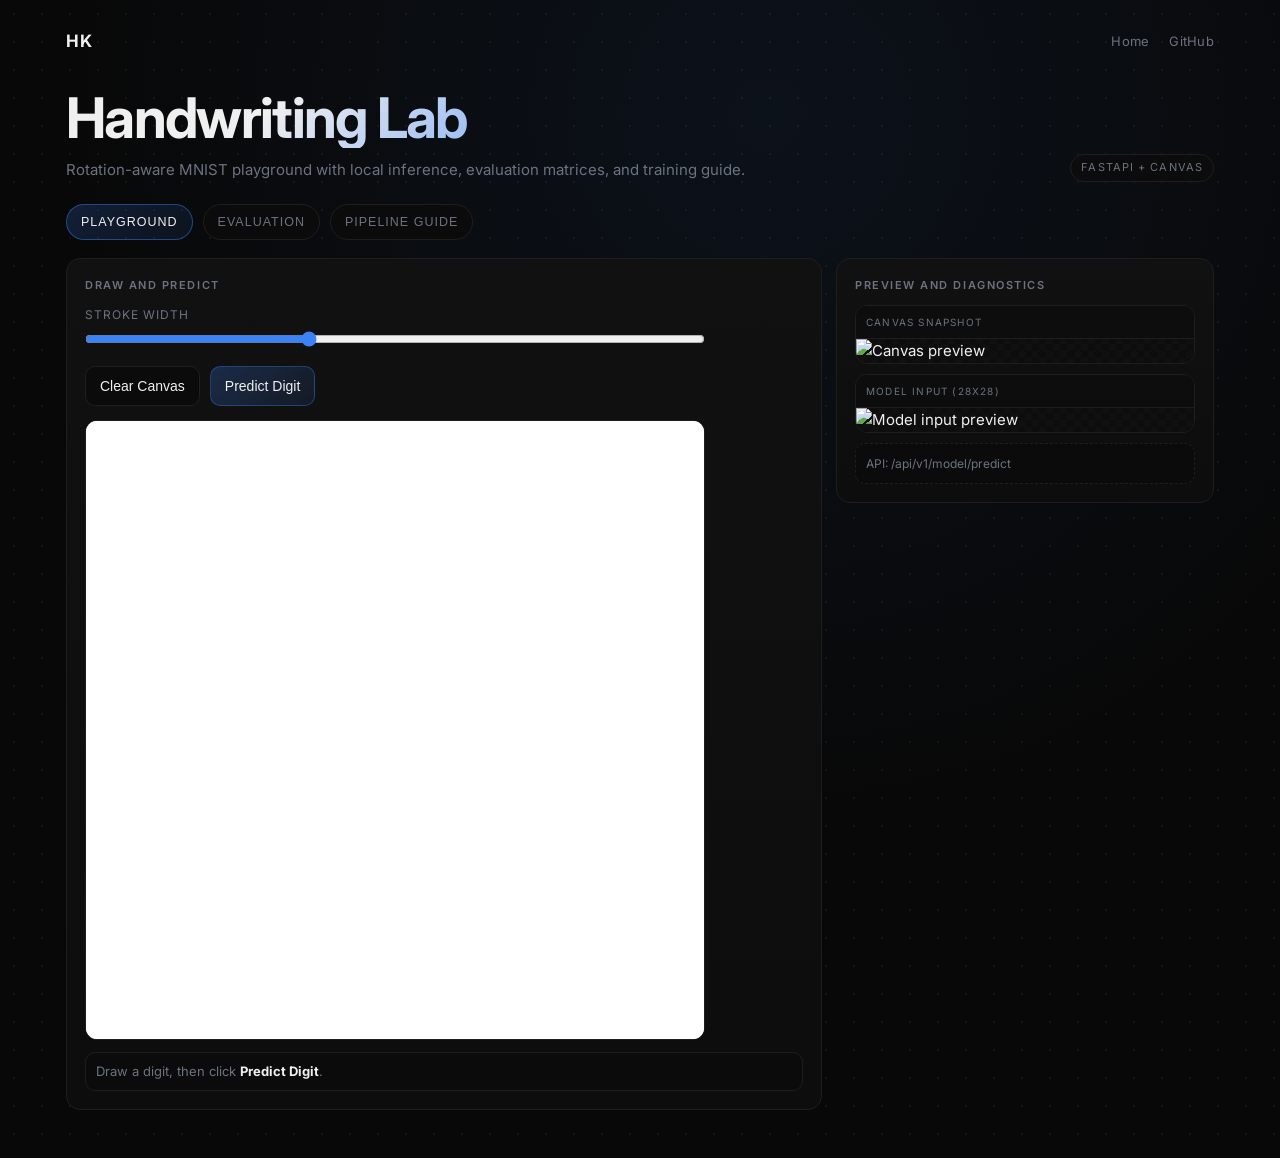
==== src/mnist_fastapi/web/index.html @ cd5ee0fe "Refactor to FastAPI web UI and remove /home/aisg path dependency" ====
<!DOCTYPE html>
<html lang="en">
<head>
  <meta charset="UTF-8" />
  <meta name="viewport" content="width=device-width, initial-scale=1.0" />
  <title>Handwriting Lab</title>
  <link rel="preconnect" href="https://fonts.googleapis.com" />
  <link rel="preconnect" href="https://fonts.gstatic.com" crossorigin />
  <link href="https://fonts.googleapis.com/css2?family=Inter:wght@300;400;500;600;700&display=swap" rel="stylesheet" />
  <style>
    *, *::before, *::after { box-sizing: border-box; margin: 0; padding: 0; }
    :root {
      --bg: #080808;
      --surface: #111111;
      --surface-2: #0d0d0d;
      --border: #1e1e1e;
      --accent: #3b82f6;
      --accent-dim: rgba(59,130,246,.12);
      --text: #f0f0f0;
      --muted: #6b7280;
      --good: #22c55e;
      --bad: #ef4444;
    }

    html { scroll-behavior: smooth; }
    body {
      background: var(--bg);
      color: var(--text);
      font-family: "Inter", system-ui, sans-serif;
      font-size: 15px;
      line-height: 1.6;
      min-height: 100vh;
      overflow-x: hidden;
      background-image:
        radial-gradient(circle at 60% 10%, rgba(59,130,246,.08) 0%, transparent 55%),
        radial-gradient(rgba(255,255,255,.045) 1px, transparent 1px);
      background-size: 100% 100%, 28px 28px;
    }

    .container { max-width: 1200px; margin: 0 auto; padding: 0 26px 48px; }
    nav {
      display: flex;
      align-items: center;
      justify-content: space-between;
      padding: 28px 0 20px;
    }
    .nav-logo {
      font-size: 17px;
      font-weight: 700;
      letter-spacing: .04em;
      color: var(--text);
      text-decoration: none;
    }
    .nav-links { display: flex; gap: 20px; }
    .nav-links a {
      color: var(--muted);
      text-decoration: none;
      font-size: 13px;
      letter-spacing: .02em;
      transition: color .2s;
    }
    .nav-links a:hover { color: var(--text); }

    .hero {
      display: flex;
      justify-content: space-between;
      gap: 16px;
      align-items: end;
      padding: 14px 0 22px;
      flex-wrap: wrap;
    }
    .hero-title {
      font-size: clamp(32px, 6vw, 56px);
      line-height: 1.05;
      letter-spacing: -.03em;
      font-weight: 700;
      background: linear-gradient(135deg, #f0f0f0 30%, #3b82f6 100%);
      -webkit-background-clip: text;
      -webkit-text-fill-color: transparent;
      background-clip: text;
    }
    .hero-sub {
      color: var(--muted);
      margin-top: 10px;
      max-width: 780px;
    }
    .chip {
      border: 1px solid var(--border);
      border-radius: 999px;
      font-size: 11px;
      letter-spacing: .1em;
      text-transform: uppercase;
      color: var(--muted);
      padding: 4px 10px;
      background: #0c0c0c;
    }

    .tabs {
      display: flex;
      gap: 10px;
      flex-wrap: wrap;
      margin: 0 0 18px;
    }
    .tab-btn {
      height: 36px;
      border-radius: 999px;
      border: 1px solid var(--border);
      background: #0b0b0b;
      color: var(--muted);
      padding: 0 14px;
      font-size: 12.5px;
      letter-spacing: .08em;
      text-transform: uppercase;
      cursor: pointer;
      transition: border-color .2s, color .2s, background .2s;
    }
    .tab-btn.active {
      color: var(--text);
      border-color: rgba(59,130,246,.45);
      background: linear-gradient(135deg, rgba(59,130,246,.2), rgba(59,130,246,.08));
    }

    .panel {
      border: 1px solid var(--border);
      border-radius: 14px;
      background: linear-gradient(180deg, var(--surface) 0%, var(--surface-2) 100%);
      padding: 18px;
    }
    .tab-panel { display: none; }
    .tab-panel.active { display: block; }

    .layout {
      display: grid;
      grid-template-columns: minmax(0, 2fr) minmax(300px, 1fr);
      gap: 14px;
      align-items: start;
    }

    .panel-title {
      font-size: 11px;
      letter-spacing: .14em;
      text-transform: uppercase;
      color: var(--muted);
      margin-bottom: 10px;
      font-weight: 600;
    }

    .canvas-wrap {
      border: 1px solid var(--border);
      border-radius: 12px;
      overflow: hidden;
      background: #fff;
      width: 100%;
      max-width: 620px;
      touch-action: none;
    }
    #drawCanvas {
      display: block;
      width: 100%;
      height: auto;
      cursor: crosshair;
      background: #fff;
    }

    .controls { display: grid; gap: 12px; margin-bottom: 14px; max-width: 620px; }
    .field label {
      display: block;
      font-size: 12px;
      color: var(--muted);
      margin-bottom: 6px;
      letter-spacing: .08em;
      text-transform: uppercase;
    }
    input[type="range"] { width: 100%; accent-color: #3b82f6; }

    .btn-row { display: flex; gap: 10px; flex-wrap: wrap; }
    .btn {
      height: 40px;
      border-radius: 10px;
      border: 1px solid var(--border);
      background: #0b0b0b;
      color: var(--text);
      font-size: 14px;
      padding: 0 14px;
      cursor: pointer;
      transition: border-color .2s, background .2s;
    }
    .btn:hover { border-color: rgba(59,130,246,.4); }
    .btn-primary {
      background: linear-gradient(135deg, rgba(59,130,246,.24), rgba(59,130,246,.09));
      border-color: rgba(59,130,246,.34);
    }

    .status {
      min-height: 30px;
      margin-top: 12px;
      border: 1px solid var(--border);
      border-radius: 10px;
      background: #0b0b0b;
      padding: 8px 10px;
      color: var(--muted);
      font-size: 13px;
    }
    .status strong { color: var(--text); }
    .ok { color: var(--good); }
    .err { color: var(--bad); }

    .preview-grid {
      display: grid;
      gap: 10px;
    }
    .img-card {
      border: 1px solid var(--border);
      border-radius: 12px;
      background: #090909;
      overflow: hidden;
    }
    .img-title {
      font-size: 10px;
      letter-spacing: .12em;
      text-transform: uppercase;
      color: var(--muted);
      padding: 8px 10px;
      border-bottom: 1px solid var(--border);
      background: #0d0d0d;
    }
    .img-card img {
      width: 100%;
      height: auto;
      display: block;
      background: repeating-conic-gradient(#101010 0% 25%, #0d0d0d 0% 50%) 50% / 14px 14px;
      image-rendering: pixelated;
    }
    .diag {
      border: 1px dashed var(--border);
      border-radius: 10px;
      padding: 10px;
      font-size: 12px;
      color: var(--muted);
      background: #0b0b0b;
      white-space: pre-wrap;
    }

    .metrics { display: grid; grid-template-columns: repeat(5, minmax(0, 1fr)); gap: 10px; margin-bottom: 12px; }
    .metric {
      border: 1px solid var(--border);
      border-radius: 10px;
      background: #0b0b0b;
      padding: 10px;
    }
    .metric .label { font-size: 10px; text-transform: uppercase; letter-spacing: .1em; color: var(--muted); }
    .metric .value { font-size: 20px; font-weight: 700; margin-top: 4px; }
    .table-wrap {
      overflow-x: auto;
      border: 1px solid var(--border);
      border-radius: 10px;
      margin-top: 12px;
    }
    table {
      width: 100%;
      border-collapse: collapse;
      min-width: 760px;
      background: #0f0f0f;
    }
    th, td {
      border-bottom: 1px solid var(--border);
      padding: 8px 10px;
      font-size: 12px;
      text-align: left;
      color: var(--text);
    }
    th { color: var(--muted); text-transform: uppercase; letter-spacing: .08em; font-size: 10px; background: #0d0d0d; }

    .guide-box {
      border: 1px solid var(--border);
      border-radius: 10px;
      background: #0b0b0b;
      padding: 12px;
      white-space: pre-wrap;
      font-size: 13px;
      color: var(--text);
      max-height: 620px;
      overflow: auto;
    }

    @media (max-width: 1024px) {
      .layout { grid-template-columns: 1fr; }
      .metrics { grid-template-columns: repeat(2, minmax(0, 1fr)); }
    }
  </style>
</head>
<body>
  <div class="container">
    <nav>
      <a class="nav-logo" href="https://kooexperience.com" target="_blank" rel="noopener">HK</a>
      <div class="nav-links">
        <a href="https://kooexperience.com" target="_blank" rel="noopener">Home</a>
        <a href="https://github.com/haomingkoo/handwriting-lab" target="_blank" rel="noopener">GitHub</a>
      </div>
    </nav>

    <section class="hero">
      <div>
        <h1 class="hero-title">Handwriting Lab</h1>
        <p class="hero-sub">Rotation-aware MNIST playground with local inference, evaluation matrices, and training guide.</p>
      </div>
      <span class="chip">fastapi + canvas</span>
    </section>

    <div class="tabs">
      <button class="tab-btn active" data-tab="playground">Playground</button>
      <button class="tab-btn" data-tab="evaluation">Evaluation</button>
      <button class="tab-btn" data-tab="pipeline">Pipeline Guide</button>
    </div>

    <section class="tab-panel active" id="tab-playground">
      <div class="layout">
        <div class="panel">
          <h2 class="panel-title">Draw and Predict</h2>
          <div class="controls">
            <div class="field">
              <label for="strokeWidth">Stroke Width</label>
              <input id="strokeWidth" type="range" min="10" max="38" value="20" />
            </div>
            <div class="btn-row">
              <button class="btn" id="clearBtn" type="button">Clear Canvas</button>
              <button class="btn btn-primary" id="predictBtn" type="button">Predict Digit</button>
            </div>
          </div>
          <div class="canvas-wrap">
            <canvas id="drawCanvas" width="620" height="620" aria-label="Digit drawing canvas"></canvas>
          </div>
          <div class="status" id="statusBox">Draw a digit, then click <strong>Predict Digit</strong>.</div>
        </div>

        <aside class="panel">
          <h2 class="panel-title">Preview and Diagnostics</h2>
          <div class="preview-grid">
            <div class="img-card">
              <div class="img-title">Canvas Snapshot</div>
              <img id="rawPreview" alt="Canvas preview" />
            </div>
            <div class="img-card">
              <div class="img-title">Model Input (28x28)</div>
              <img id="modelPreview" alt="Model input preview" />
            </div>
            <div class="diag" id="diagBox">API: /api/v1/model/predict</div>
          </div>
        </aside>
      </div>
    </section>

    <section class="tab-panel" id="tab-evaluation">
      <div class="panel">
        <h2 class="panel-title">Evaluation Report</h2>
        <div class="metrics" id="metricCards"></div>
        <div class="diag" id="evalMeta">Loading evaluation report...</div>
        <div class="table-wrap">
          <table id="confusionTable"></table>
        </div>
        <div class="table-wrap">
          <table id="perClassTable"></table>
        </div>
      </div>
    </section>

    <section class="tab-panel" id="tab-pipeline">
      <div class="panel">
        <h2 class="panel-title">Training Pipeline</h2>
        <div class="guide-box" id="guideBox">Loading pipeline guide...</div>
      </div>
    </section>
  </div>

  <script>
    const tabButtons = Array.from(document.querySelectorAll(".tab-btn"));
    const tabPanels = Array.from(document.querySelectorAll(".tab-panel"));
    tabButtons.forEach((btn) => {
      btn.addEventListener("click", () => {
        tabButtons.forEach((b) => b.classList.remove("active"));
        tabPanels.forEach((p) => p.classList.remove("active"));
        btn.classList.add("active");
        document.getElementById(`tab-${btn.dataset.tab}`).classList.add("active");
      });
    });

    const canvas = document.getElementById("drawCanvas");
    const ctx = canvas.getContext("2d");
    const strokeSlider = document.getElementById("strokeWidth");
    const statusBox = document.getElementById("statusBox");
    const diagBox = document.getElementById("diagBox");
    const rawPreview = document.getElementById("rawPreview");
    const modelPreview = document.getElementById("modelPreview");
    const clearBtn = document.getElementById("clearBtn");
    const predictBtn = document.getElementById("predictBtn");

    function resetCanvas() {
      ctx.fillStyle = "#ffffff";
      ctx.fillRect(0, 0, canvas.width, canvas.height);
      rawPreview.removeAttribute("src");
      modelPreview.removeAttribute("src");
      statusBox.innerHTML = 'Draw a digit, then click <strong>Predict Digit</strong>.';
      statusBox.classList.remove("ok", "err");
    }

    let drawing = false;
    let lastPoint = null;

    function getCanvasPoint(evt) {
      const rect = canvas.getBoundingClientRect();
      const x = (evt.clientX - rect.left) * (canvas.width / rect.width);
      const y = (evt.clientY - rect.top) * (canvas.height / rect.height);
      return { x, y };
    }

    function startDraw(evt) {
      drawing = true;
      lastPoint = getCanvasPoint(evt);
    }

    function moveDraw(evt) {
      if (!drawing) return;
      const point = getCanvasPoint(evt);
      ctx.lineCap = "round";
      ctx.lineJoin = "round";
      ctx.strokeStyle = "#111111";
      ctx.lineWidth = Number(strokeSlider.value);
      ctx.beginPath();
      ctx.moveTo(lastPoint.x, lastPoint.y);
      ctx.lineTo(point.x, point.y);
      ctx.stroke();
      lastPoint = point;
    }

    function endDraw() {
      drawing = false;
      lastPoint = null;
    }

    canvas.addEventListener("pointerdown", startDraw);
    canvas.addEventListener("pointermove", moveDraw);
    canvas.addEventListener("pointerup", endDraw);
    canvas.addEventListener("pointerleave", endDraw);

    function buildModelInputCanvas() {
      const src = ctx.getImageData(0, 0, canvas.width, canvas.height);
      const data = src.data;
      const threshold = 245;
      let minX = canvas.width, minY = canvas.height, maxX = -1, maxY = -1;

      for (let y = 0; y < canvas.height; y += 1) {
        for (let x = 0; x < canvas.width; x += 1) {
          const i = (y * canvas.width + x) * 4;
          const gray = (data[i] + data[i + 1] + data[i + 2]) / 3;
          if (gray < threshold) {
            if (x < minX) minX = x;
            if (y < minY) minY = y;
            if (x > maxX) maxX = x;
            if (y > maxY) maxY = y;
          }
        }
      }

      if (maxX < 0 || maxY < 0) return null;

      const pad = 20;
      minX = Math.max(0, minX - pad);
      minY = Math.max(0, minY - pad);
      maxX = Math.min(canvas.width - 1, maxX + pad);
      maxY = Math.min(canvas.height - 1, maxY + pad);

      const cropW = maxX - minX + 1;
      const cropH = maxY - minY + 1;
      const square = Math.max(cropW, cropH);

      const squareCanvas = document.createElement("canvas");
      squareCanvas.width = square;
      squareCanvas.height = square;
      const squareCtx = squareCanvas.getContext("2d");
      squareCtx.fillStyle = "#ffffff";
      squareCtx.fillRect(0, 0, square, square);
      squareCtx.drawImage(
        canvas,
        minX, minY, cropW, cropH,
        Math.floor((square - cropW) / 2),
        Math.floor((square - cropH) / 2),
        cropW, cropH
      );

      const outCanvas = document.createElement("canvas");
      outCanvas.width = 28;
      outCanvas.height = 28;
      const outCtx = outCanvas.getContext("2d");
      outCtx.fillStyle = "#000000";
      outCtx.fillRect(0, 0, 28, 28);
      outCtx.drawImage(squareCanvas, 0, 0, 28, 28);

      const out = outCtx.getImageData(0, 0, 28, 28);
      for (let i = 0; i < out.data.length; i += 4) {
        const gray = (out.data[i] + out.data[i + 1] + out.data[i + 2]) / 3;
        const value = 255 - gray;
        out.data[i] = value;
        out.data[i + 1] = value;
        out.data[i + 2] = value;
        out.data[i + 3] = 255;
      }
      outCtx.putImageData(out, 0, 0);
      return outCanvas;
    }

    function setErrorStatus(msg) {
      statusBox.textContent = msg;
      statusBox.classList.remove("ok");
      statusBox.classList.add("err");
    }

    clearBtn.addEventListener("click", resetCanvas);

    predictBtn.addEventListener("click", async () => {
      const modelCanvas = buildModelInputCanvas();
      if (!modelCanvas) {
        setErrorStatus("No drawing detected. Please draw a digit first.");
        return;
      }

      rawPreview.src = canvas.toDataURL("image/png");
      modelPreview.src = modelCanvas.toDataURL("image/png");
      statusBox.textContent = "Running inference...";
      statusBox.classList.remove("ok", "err");

      const requestStarted = performance.now();
      const modelBlob = await new Promise((resolve) => modelCanvas.toBlob(resolve, "image/png"));
      const formData = new FormData();
      formData.append("image_file", modelBlob, "drawing.png");

      try {
        const response = await fetch("/api/v1/model/predict", {
          method: "POST",
          body: formData
        });
        const payload = await response.json();
        if (!response.ok) {
          throw new Error(payload.detail || "Inference request failed.");
        }

        const result = payload.data && payload.data[0] ? payload.data[0] : null;
        if (!result) throw new Error("Empty prediction response.");
        const elapsedMs = Math.round(performance.now() - requestStarted);

        statusBox.innerHTML = `Predicted digit: <strong>${result.prediction}</strong> · confidence: <strong>${(100 * (result.confidence || 0)).toFixed(1)}%</strong>`;
        statusBox.classList.add("ok");
        statusBox.classList.remove("err");
        diagBox.textContent = [
          "API: /api/v1/model/predict",
          `File: ${result.filename || "drawing.png"}`,
          `Latency: ${elapsedMs} ms`,
          `Confidence: ${(100 * (result.confidence || 0)).toFixed(2)}%`
        ].join("\n");
      } catch (error) {
        setErrorStatus(`Prediction failed: ${error.message}`);
        diagBox.textContent = `API error: ${error.message}`;
      }
    });

    async function loadEvaluation() {
      const metricCards = document.getElementById("metricCards");
      const evalMeta = document.getElementById("evalMeta");
      const confusionTable = document.getElementById("confusionTable");
      const perClassTable = document.getElementById("perClassTable");

      try {
        const response = await fetch("/reports/evaluation_latest.json", { cache: "no-cache" });
        if (!response.ok) throw new Error("report file not found");
        const report = await response.json();

        const metrics = [
          ["Accuracy", `${(100 * (report.accuracy || 0)).toFixed(2)}%`],
          ["Macro Precision", `${(100 * (report.macro_precision || 0)).toFixed(2)}%`],
          ["Macro Recall", `${(100 * (report.macro_recall || 0)).toFixed(2)}%`],
          ["Macro F1", `${(100 * (report.macro_f1 || 0)).toFixed(2)}%`],
          ["Samples", `${report.num_samples || 0}`]
        ];
        metricCards.innerHTML = metrics.map(([label, value]) => (
          `<div class="metric"><div class="label">${label}</div><div class="value">${value}</div></div>`
        )).join("");

        evalMeta.textContent = [
          `Generated (UTC): ${report.generated_at_utc || "n/a"}`,
          `Model: ${report.model_path || "n/a"}`,
          `Device: ${report.device || "n/a"}`
        ].join("\n");

        const cm = report.confusion_matrix || [];
        if (cm.length) {
          const header = ["", ...Array.from({ length: 10 }, (_, i) => i.toString())];
          confusionTable.innerHTML = `
            <thead><tr>${header.map((h) => `<th>${h}</th>`).join("")}</tr></thead>
            <tbody>${cm.map((row, i) => `<tr><th>${i}</th>${row.map((c) => `<td>${c}</td>`).join("")}</tr>`).join("")}</tbody>
          `;
        } else {
          confusionTable.innerHTML = "<tbody><tr><td>Confusion matrix unavailable.</td></tr></tbody>";
        }

        const rows = report.per_class_metrics || [];
        if (rows.length) {
          perClassTable.innerHTML = `
            <thead><tr><th>Label</th><th>Precision</th><th>Recall</th><th>F1</th><th>Support</th></tr></thead>
            <tbody>${rows.map((r) => `<tr><td>${r.label}</td><td>${r.precision}</td><td>${r.recall}</td><td>${r.f1}</td><td>${r.support}</td></tr>`).join("")}</tbody>
          `;
        } else {
          perClassTable.innerHTML = "<tbody><tr><td>Per-class metrics unavailable.</td></tr></tbody>";
        }
      } catch (error) {
        metricCards.innerHTML = "";
        evalMeta.textContent = `Evaluation report unavailable: ${error.message}`;
        confusionTable.innerHTML = "";
        perClassTable.innerHTML = "";
      }
    }

    async function loadPipelineGuide() {
      const guideBox = document.getElementById("guideBox");
      try {
        const response = await fetch("/docs/training_pipeline.md", { cache: "no-cache" });
        if (!response.ok) throw new Error("pipeline doc not found");
        guideBox.textContent = await response.text();
      } catch (error) {
        guideBox.textContent = `Pipeline guide unavailable: ${error.message}`;
      }
    }

    resetCanvas();
    loadEvaluation();
    loadPipelineGuide();
  </script>
</body>
</html>
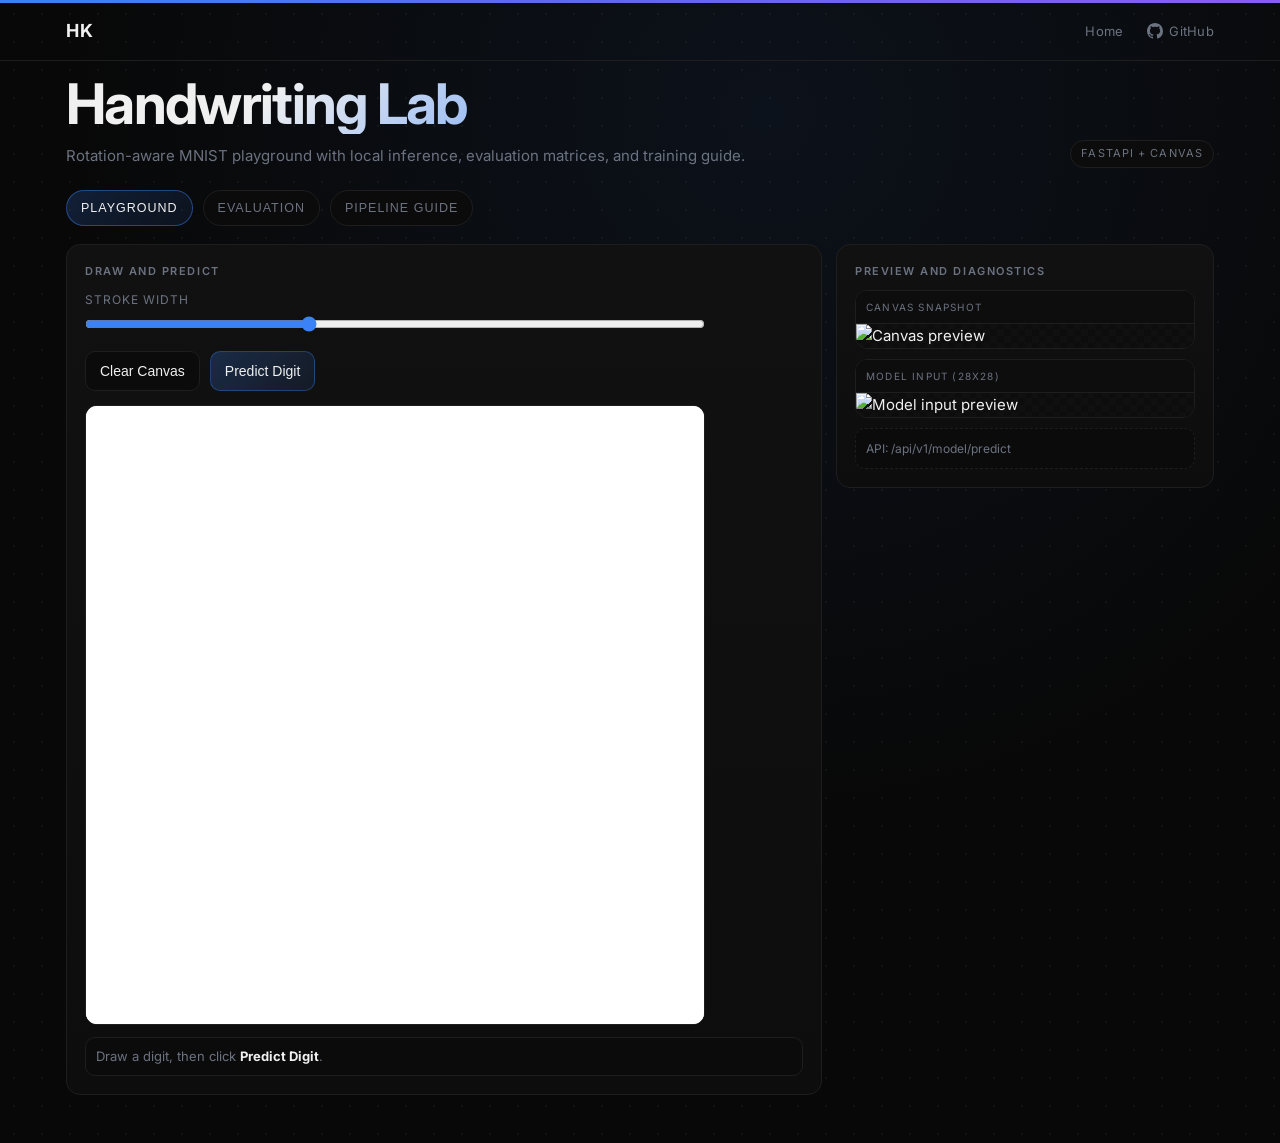
==== commit 4c311d0d: "feat: match LionWeather header style — accent bar, bordered nav, GitHub icon" ====
--- a/src/mnist_fastapi/web/index.html
+++ b/src/mnist_fastapi/web/index.html
@@ -38,28 +38,36 @@
     }
 
     .container { max-width: 1200px; margin: 0 auto; padding: 0 26px 48px; }
+    .accent-bar { height: 3px; background: linear-gradient(90deg, #3b82f6, #6366f1, #8b5cf6); }
+    .nav-header { border-bottom: 1px solid var(--border); }
     nav {
       display: flex;
       align-items: center;
       justify-content: space-between;
-      padding: 28px 0 20px;
+      padding: 14px 0;
     }
     .nav-logo {
-      font-size: 17px;
+      font-size: 18px;
       font-weight: 700;
-      letter-spacing: .04em;
+      letter-spacing: .05em;
       color: var(--text);
       text-decoration: none;
-    }
-    .nav-links { display: flex; gap: 20px; }
+      transition: color .2s;
+    }
+    .nav-logo:hover { color: #3b82f6; }
+    .nav-links { display: flex; align-items: center; gap: 24px; }
     .nav-links a {
       color: var(--muted);
       text-decoration: none;
       font-size: 13px;
       letter-spacing: .02em;
       transition: color .2s;
+      display: flex;
+      align-items: center;
+      gap: 6px;
     }
     .nav-links a:hover { color: var(--text); }
+    .nav-links svg { width: 16px; height: 16px; }
 
     .hero {
       display: flex;
@@ -287,17 +295,50 @@
       .layout { grid-template-columns: 1fr; }
       .metrics { grid-template-columns: repeat(2, minmax(0, 1fr)); }
     }
+
+    @media (max-width: 700px) {
+      .container { padding: 0 14px 28px; }
+      nav {
+        padding: 20px 0 14px;
+        align-items: flex-start;
+        flex-direction: column;
+        gap: 8px;
+      }
+      .nav-links { gap: 12px; }
+      .hero { padding: 8px 0 16px; }
+      .panel { padding: 14px; }
+      .btn-row { display: grid; grid-template-columns: 1fr; }
+      .btn { width: 100%; height: 44px; }
+      .metrics { grid-template-columns: 1fr; }
+      table { min-width: 620px; }
+      .guide-box { max-height: none; }
+    }
+
+    @media (max-width: 480px) {
+      .tab-btn { width: 100%; height: 40px; }
+      .hero-title { font-size: clamp(28px, 9vw, 40px); }
+      .canvas-wrap { max-width: 100%; }
+      .panel-title { letter-spacing: .1em; }
+    }
   </style>
 </head>
 <body>
+  <div class="accent-bar"></div>
+  <div class="nav-header">
+    <div class="container" style="padding-bottom:0;">
+      <nav>
+        <a class="nav-logo" href="https://kooexperience.com/">HK</a>
+        <div class="nav-links">
+          <a href="https://kooexperience.com/">Home</a>
+          <a href="https://github.com/haomingkoo/handwriting-lab" target="_blank" rel="noopener">
+            <svg viewBox="0 0 24 24" fill="currentColor"><path d="M12 0C5.37 0 0 5.37 0 12c0 5.31 3.435 9.795 8.205 11.385.6.105.825-.255.825-.57 0-.285-.015-1.23-.015-2.235-3.015.555-3.795-.735-4.035-1.41-.135-.345-.72-1.41-1.23-1.695-.42-.225-1.02-.78-.015-.795.945-.015 1.62.87 1.845 1.23 1.08 1.815 2.805 1.305 3.495.99.105-.78.42-1.305.765-1.605-2.67-.3-5.46-1.335-5.46-5.925 0-1.305.465-2.385 1.23-3.225-.12-.3-.54-1.53.12-3.18 0 0 1.005-.315 3.3 1.23.96-.27 1.98-.405 3-.405s2.04.135 3 .405c2.295-1.56 3.3-1.23 3.3-1.23.66 1.65.24 2.88.12 3.18.765.84 1.23 1.905 1.23 3.225 0 4.605-2.805 5.625-5.475 5.925.435.375.81 1.095.81 2.22 0 1.605-.015 2.895-.015 3.3 0 .315.225.69.825.57A12.02 12.02 0 0024 12c0-6.63-5.37-12-12-12z"/></svg>
+            GitHub
+          </a>
+        </div>
+      </nav>
+    </div>
+  </div>
   <div class="container">
-    <nav>
-      <a class="nav-logo" href="https://kooexperience.com" target="_blank" rel="noopener">HK</a>
-      <div class="nav-links">
-        <a href="https://kooexperience.com" target="_blank" rel="noopener">Home</a>
-        <a href="https://github.com/haomingkoo/handwriting-lab" target="_blank" rel="noopener">GitHub</a>
-      </div>
-    </nav>
 
     <section class="hero">
       <div>
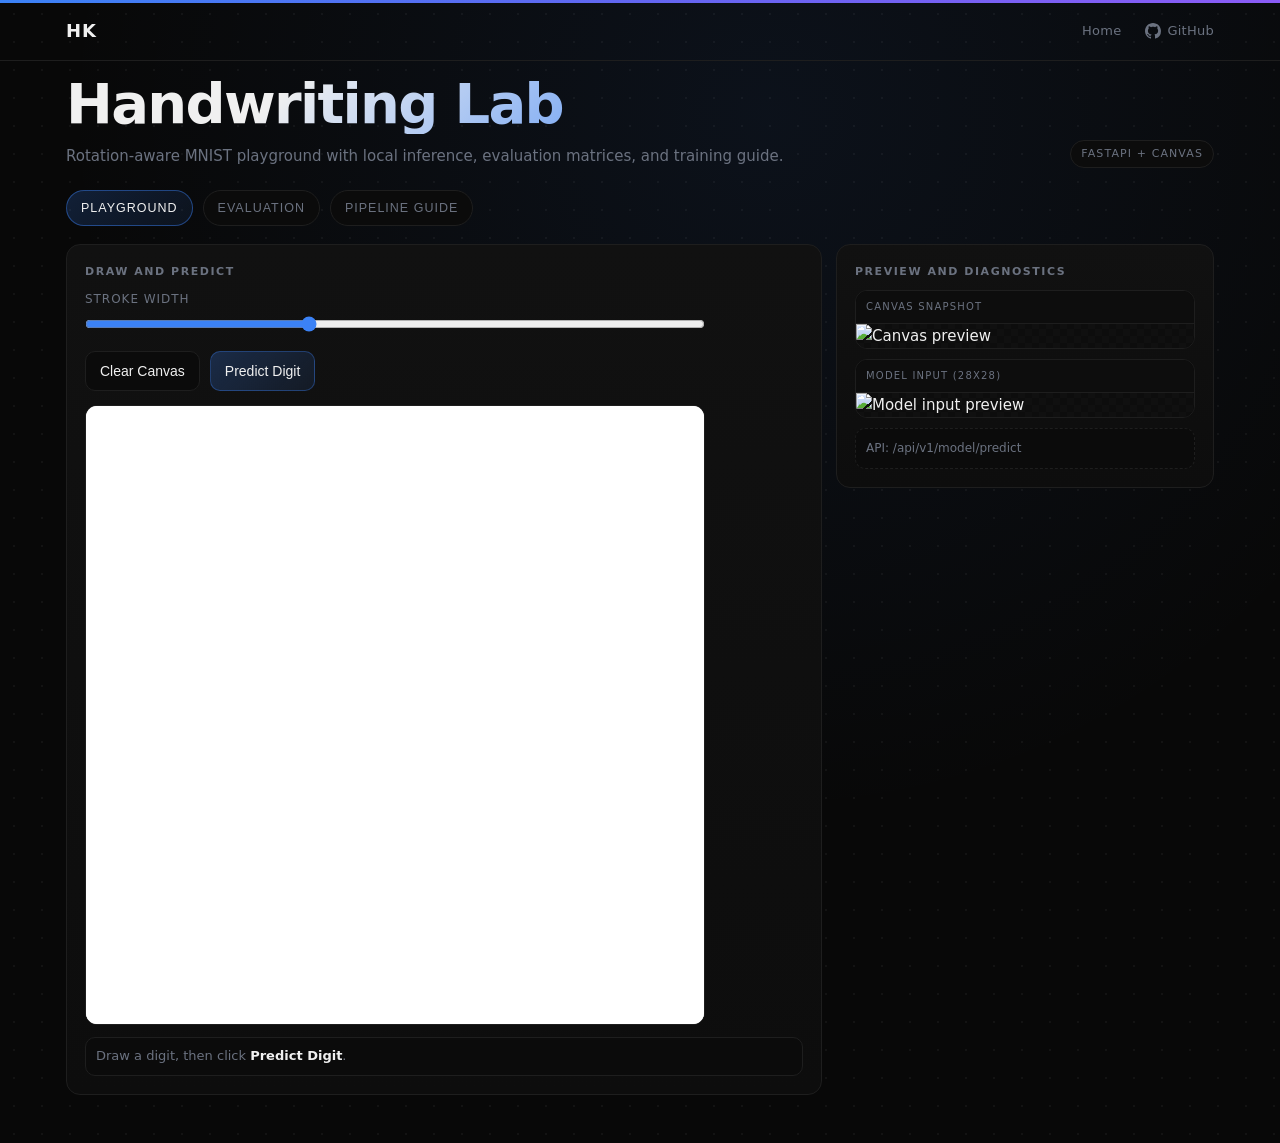
==== commit 541100d5: "fix(privacy): self-host Inter instead of loading Google Fonts Serve Inter from /fonts in the FastAPI" ====
--- a/src/mnist_fastapi/web/index.html
+++ b/src/mnist_fastapi/web/index.html
@@ -4,9 +4,7 @@
   <meta charset="UTF-8" />
   <meta name="viewport" content="width=device-width, initial-scale=1.0" />
   <title>Handwriting Lab</title>
-  <link rel="preconnect" href="https://fonts.googleapis.com" />
-  <link rel="preconnect" href="https://fonts.gstatic.com" crossorigin />
-  <link href="https://fonts.googleapis.com/css2?family=Inter:wght@300;400;500;600;700&display=swap" rel="stylesheet" />
+  <link href="/fonts/fonts.css" rel="stylesheet" />
   <style>
     *, *::before, *::after { box-sizing: border-box; margin: 0; padding: 0; }
     :root {
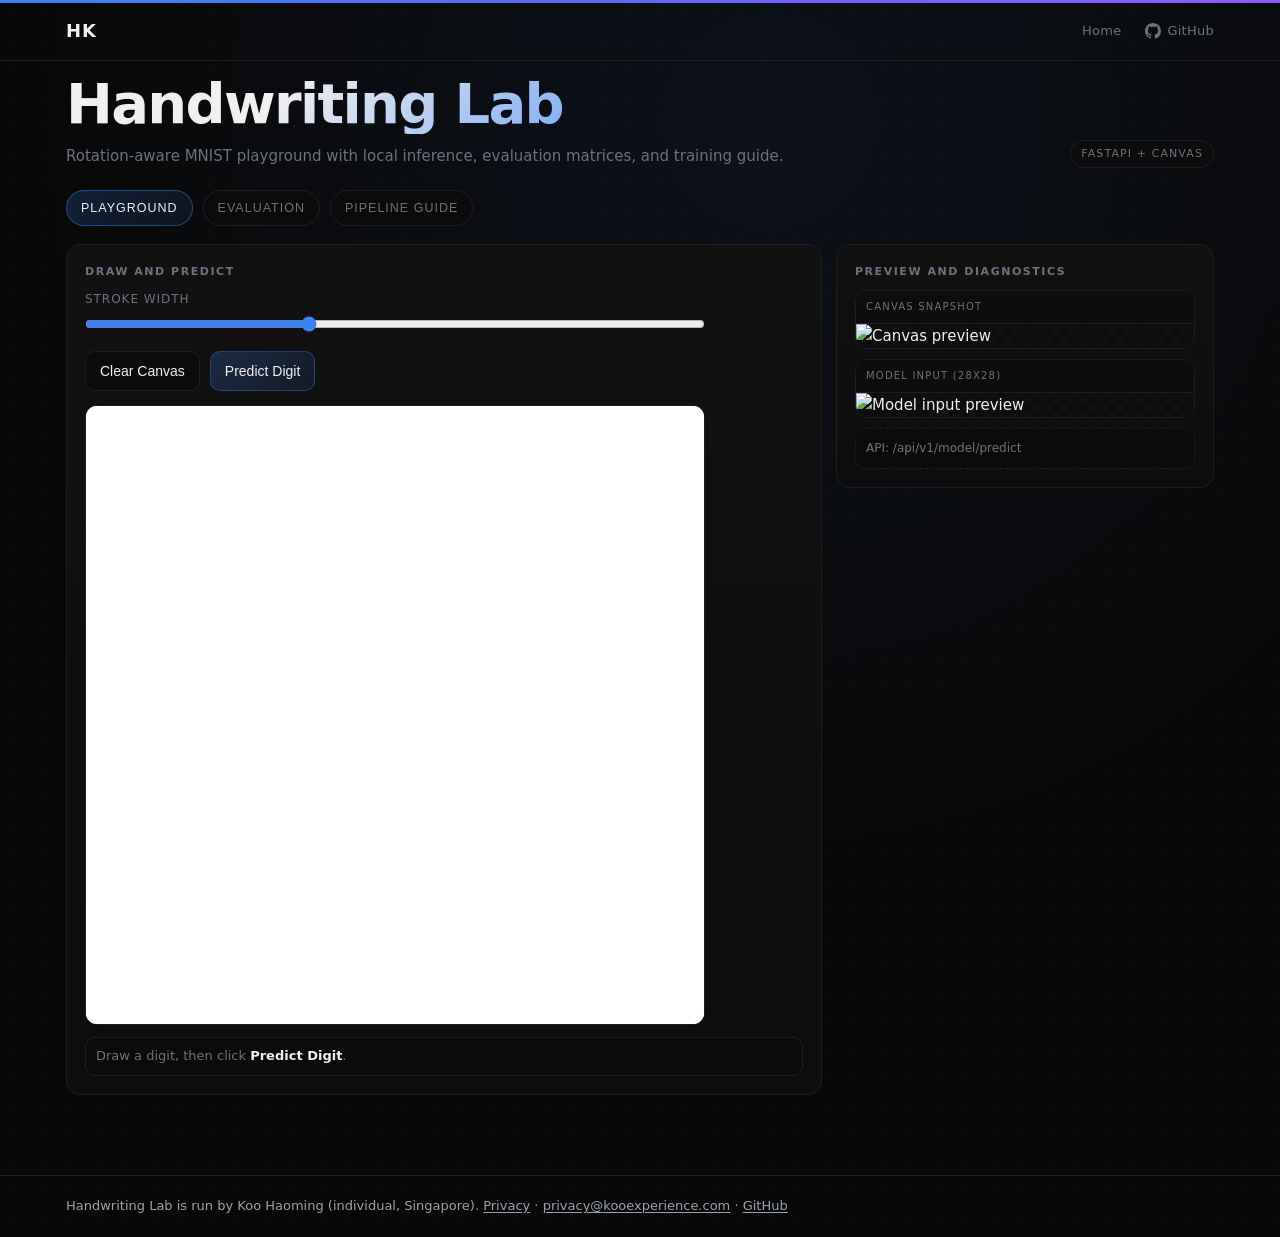
==== commit e456fbbb: "fix(ui): render pipeline guide, drop config dump, add footer and favicon The Pipeline Guide tab prin" ====
--- a/src/mnist_fastapi/web/index.html
+++ b/src/mnist_fastapi/web/index.html
@@ -4,6 +4,8 @@
   <meta charset="UTF-8" />
   <meta name="viewport" content="width=device-width, initial-scale=1.0" />
   <title>Handwriting Lab</title>
+  <meta name="description" content="Draw a digit from 0 to 9 and a small neural network guesses it, even if you draw it sideways." />
+  <link rel="icon" type="image/svg+xml" href="/favicon.svg" />
   <link href="/fonts/fonts.css" rel="stylesheet" />
   <style>
     *, *::before, *::after { box-sizing: border-box; margin: 0; padding: 0; }
@@ -281,13 +283,34 @@
       border: 1px solid var(--border);
       border-radius: 10px;
       background: #0b0b0b;
-      padding: 12px;
-      white-space: pre-wrap;
+      padding: 20px 24px;
+      font-size: 14px;
+      color: var(--text);
+      max-width: 72ch;
+    }
+    .guide-box h3 { font-size: 15px; font-weight: 600; margin: 24px 0 8px; }
+    .guide-box h3:first-child { margin-top: 0; }
+    .guide-box p, .guide-box ul, .guide-box ol { margin: 0 0 10px; }
+    .guide-box ul, .guide-box ol { padding-left: 20px; }
+    .guide-box li { margin: 2px 0; }
+    .guide-box code {
+      font-family: ui-monospace, SFMono-Regular, Menlo, monospace;
+      font-size: 12.5px;
+      background: #1a1a1a;
+      border-radius: 4px;
+      padding: 1px 5px;
+      overflow-wrap: anywhere;
+    }
+
+    .site-footer {
+      border-top: 1px solid var(--border);
+      margin-top: 32px;
+      padding: 20px 0;
       font-size: 13px;
-      color: var(--text);
-      max-height: 620px;
-      overflow: auto;
-    }
+      color: #9aa3ad;
+    }
+    .site-footer a { color: #9aa3ad; text-decoration: underline; text-underline-offset: 2px; }
+    .site-footer a:hover { color: var(--text); }
 
     @media (max-width: 1024px) {
       .layout { grid-template-columns: 1fr; }
@@ -309,7 +332,7 @@
       .btn { width: 100%; height: 44px; }
       .metrics { grid-template-columns: 1fr; }
       table { min-width: 620px; }
-      .guide-box { max-height: none; }
+      .guide-box { padding: 16px; }
     }
 
     @media (max-width: 480px) {
@@ -411,6 +434,15 @@
     </section>
   </div>
 
+  <footer class="site-footer">
+    <div class="container" style="padding-bottom:0;">
+      Handwriting Lab is run by Koo Haoming (individual, Singapore).
+      <a href="/privacy">Privacy</a> ·
+      <a href="mailto:privacy@kooexperience.com">privacy@kooexperience.com</a> ·
+      <a href="https://github.com/haomingkoo/handwriting-lab" target="_blank" rel="noopener">GitHub</a>
+    </div>
+  </footer>
+
   <script>
     const tabButtons = Array.from(document.querySelectorAll(".tab-btn"));
     const tabPanels = Array.from(document.querySelectorAll(".tab-panel"));
@@ -657,12 +689,47 @@
       }
     }
 
+    // Small renderer for the subset the guide uses: headings, lists, paragraphs, inline code.
+    function renderMarkdown(md) {
+      const esc = (t) => t.replace(/&/g, "&amp;").replace(/</g, "&lt;").replace(/>/g, "&gt;");
+      const inline = (t) => esc(t)
+        .replace(/`([^`]+)`/g, "<code>$1</code>")
+        .replace(/\*\*([^*]+)\*\*/g, "<strong>$1</strong>");
+      const html = [];
+      let list = null;
+      let para = [];
+      const flushPara = () => { if (para.length) { html.push(`<p>${inline(para.join(" "))}</p>`); para = []; } };
+      const flushList = () => { if (list) { html.push(`</${list}>`); list = null; } };
+      for (const raw of md.split("\n")) {
+        const line = raw.trim();
+        const heading = line.match(/^(#{1,3})\s+(.*)$/);
+        const bullet = line.match(/^[-*]\s+(.*)$/);
+        const numbered = line.match(/^\d+\.\s+(.*)$/);
+        if (!line) { flushPara(); flushList(); continue; }
+        if (heading) {
+          flushPara(); flushList();
+          // The panel already titles the guide, so the document's own H1 is dropped.
+          if (heading[1].length > 1) html.push(`<h3>${inline(heading[2])}</h3>`);
+        } else if (bullet || numbered) {
+          flushPara();
+          const tag = bullet ? "ul" : "ol";
+          if (list !== tag) { flushList(); html.push(`<${tag}>`); list = tag; }
+          html.push(`<li>${inline((bullet || numbered)[1])}</li>`);
+        } else {
+          flushList();
+          para.push(line);
+        }
+      }
+      flushPara(); flushList();
+      return html.join("");
+    }
+
     async function loadPipelineGuide() {
       const guideBox = document.getElementById("guideBox");
       try {
         const response = await fetch("/docs/training_pipeline.md", { cache: "no-cache" });
         if (!response.ok) throw new Error("pipeline doc not found");
-        guideBox.textContent = await response.text();
+        guideBox.innerHTML = renderMarkdown(await response.text());
       } catch (error) {
         guideBox.textContent = `Pipeline guide unavailable: ${error.message}`;
       }
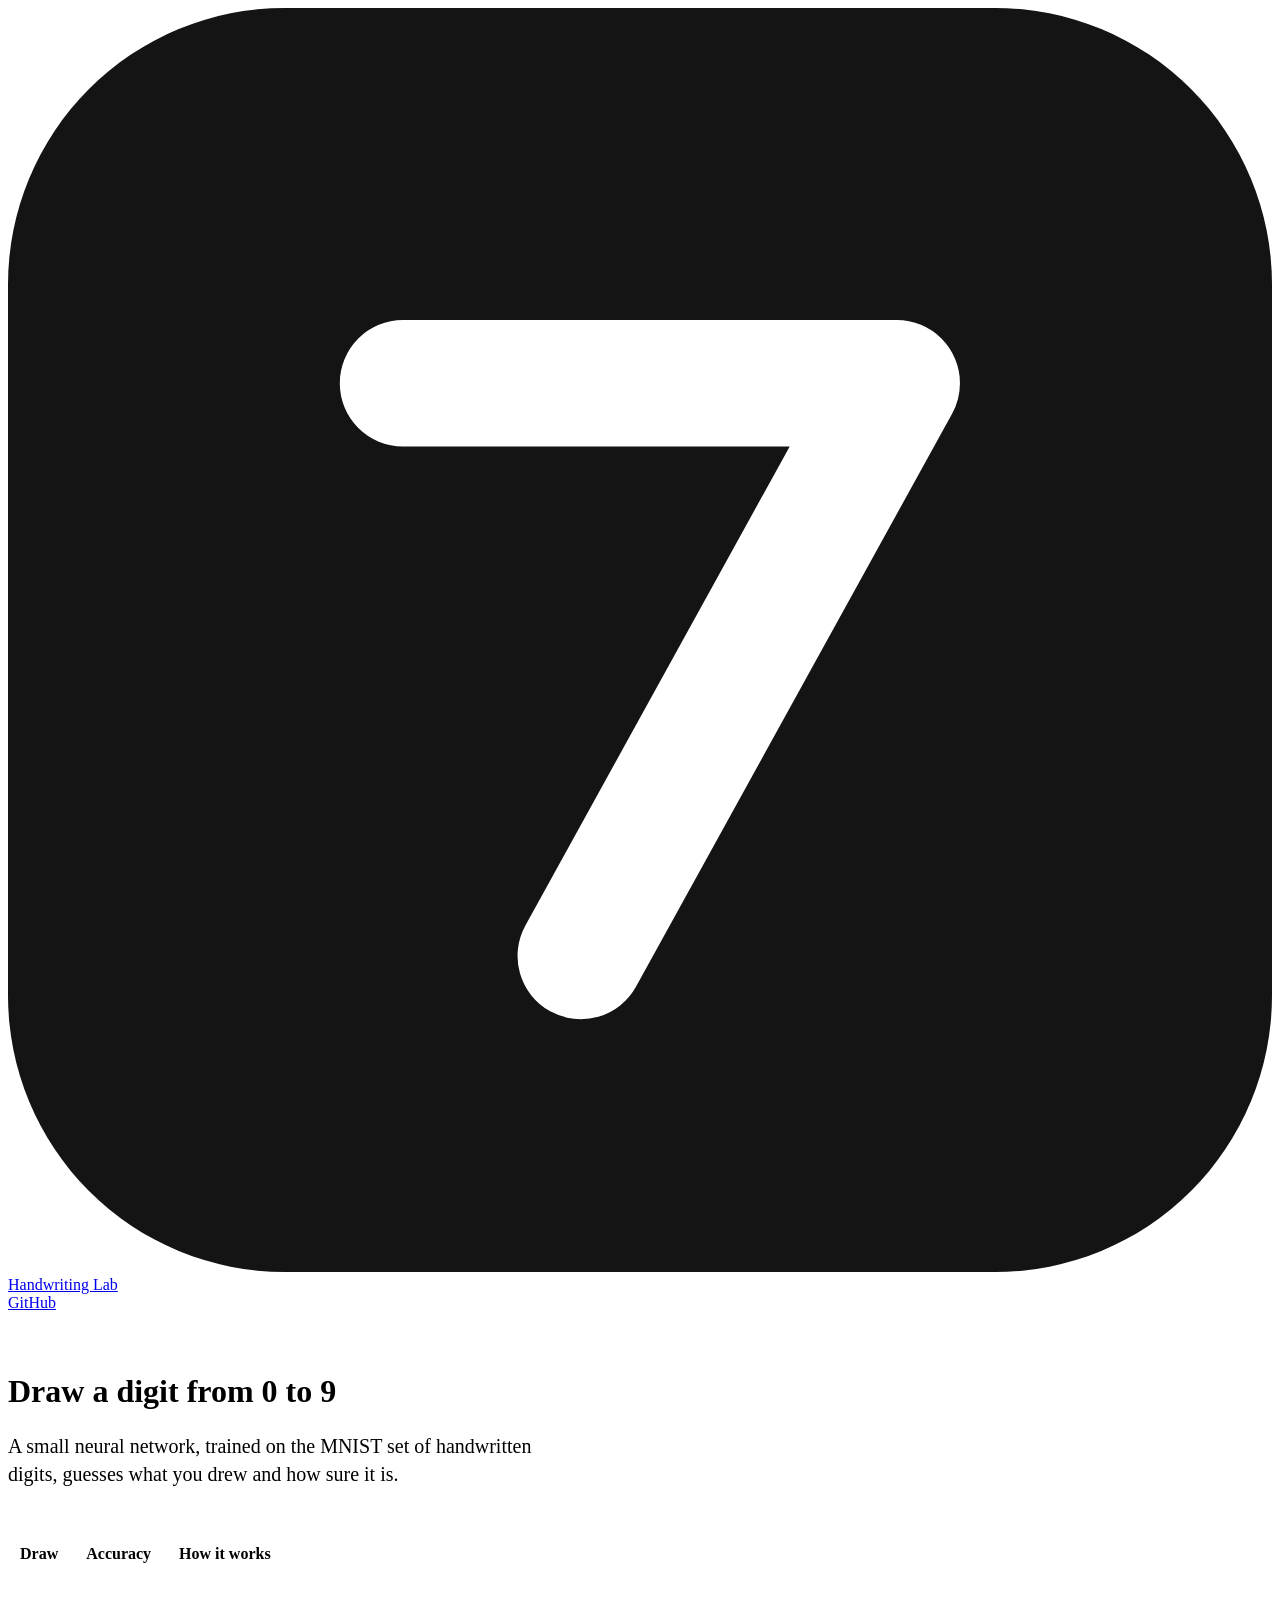
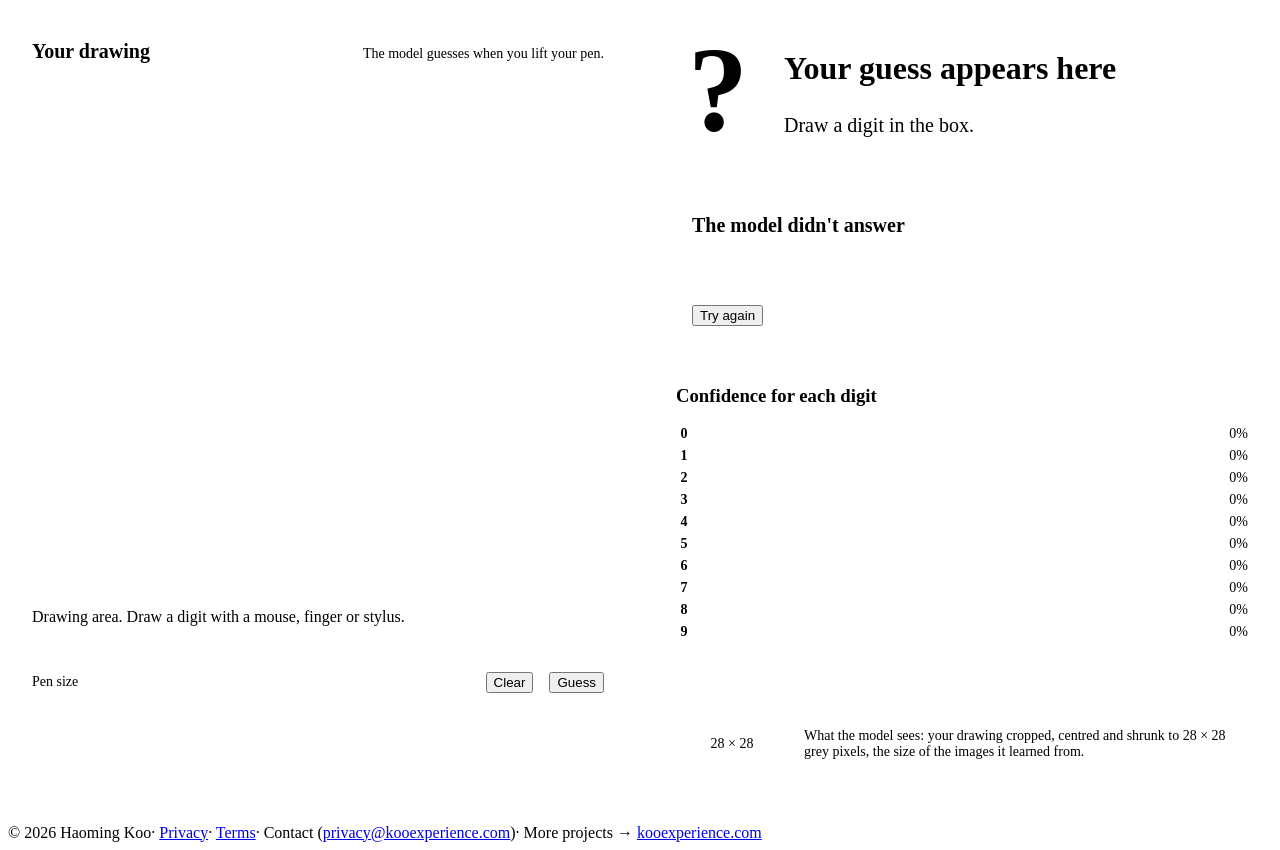
==== commit ea792c75: "feat(ui): redesign as a light sketchbook with a plain answer Replaces the dark lab template with the" ====
--- a/src/mnist_fastapi/web/index.html
+++ b/src/mnist_fastapi/web/index.html
@@ -3,522 +3,378 @@
 <head>
   <meta charset="UTF-8" />
   <meta name="viewport" content="width=device-width, initial-scale=1.0" />
-  <title>Handwriting Lab</title>
-  <meta name="description" content="Draw a digit from 0 to 9 and a small neural network guesses it, even if you draw it sideways." />
+  <title>Handwriting Lab: draw a digit, see the guess</title>
+  <meta name="description" content="Draw a digit from 0 to 9 and a small neural network trained on the MNIST handwriting dataset guesses it, with its confidence for every digit." />
+  <meta property="og:title" content="Handwriting Lab: draw a digit, see the guess" />
+  <meta property="og:description" content="Draw a digit from 0 to 9 and see what a small neural network thinks it is." />
+  <meta property="og:type" content="website" />
+  <meta property="og:url" content="https://handwriting.kooexperience.com/" />
+  <meta name="theme-color" content="#ffffff" />
   <link rel="icon" type="image/svg+xml" href="/favicon.svg" />
   <link href="/fonts/fonts.css" rel="stylesheet" />
+  <link href="/site.css" rel="stylesheet" />
   <style>
-    *, *::before, *::after { box-sizing: border-box; margin: 0; padding: 0; }
-    :root {
-      --bg: #080808;
-      --surface: #111111;
-      --surface-2: #0d0d0d;
-      --border: #1e1e1e;
-      --accent: #3b82f6;
-      --accent-dim: rgba(59,130,246,.12);
-      --text: #f0f0f0;
-      --muted: #6b7280;
-      --good: #22c55e;
-      --bad: #ef4444;
-    }
-
-    html { scroll-behavior: smooth; }
-    body {
-      background: var(--bg);
-      color: var(--text);
-      font-family: "Inter", system-ui, sans-serif;
-      font-size: 15px;
-      line-height: 1.6;
-      min-height: 100vh;
-      overflow-x: hidden;
-      background-image:
-        radial-gradient(circle at 60% 10%, rgba(59,130,246,.08) 0%, transparent 55%),
-        radial-gradient(rgba(255,255,255,.045) 1px, transparent 1px);
-      background-size: 100% 100%, 28px 28px;
-    }
-
-    .container { max-width: 1200px; margin: 0 auto; padding: 0 26px 48px; }
-    .accent-bar { height: 3px; background: linear-gradient(90deg, #3b82f6, #6366f1, #8b5cf6); }
-    .nav-header { border-bottom: 1px solid var(--border); }
-    nav {
-      display: flex;
-      align-items: center;
-      justify-content: space-between;
-      padding: 14px 0;
-    }
-    .nav-logo {
-      font-size: 18px;
-      font-weight: 700;
-      letter-spacing: .05em;
-      color: var(--text);
-      text-decoration: none;
-      transition: color .2s;
-    }
-    .nav-logo:hover { color: #3b82f6; }
-    .nav-links { display: flex; align-items: center; gap: 24px; }
-    .nav-links a {
-      color: var(--muted);
-      text-decoration: none;
-      font-size: 13px;
-      letter-spacing: .02em;
-      transition: color .2s;
-      display: flex;
-      align-items: center;
-      gap: 6px;
-    }
-    .nav-links a:hover { color: var(--text); }
-    .nav-links svg { width: 16px; height: 16px; }
-
-    .hero {
-      display: flex;
-      justify-content: space-between;
-      gap: 16px;
-      align-items: end;
-      padding: 14px 0 22px;
-      flex-wrap: wrap;
-    }
-    .hero-title {
-      font-size: clamp(32px, 6vw, 56px);
-      line-height: 1.05;
-      letter-spacing: -.03em;
-      font-weight: 700;
-      background: linear-gradient(135deg, #f0f0f0 30%, #3b82f6 100%);
-      -webkit-background-clip: text;
-      -webkit-text-fill-color: transparent;
-      background-clip: text;
-    }
-    .hero-sub {
-      color: var(--muted);
-      margin-top: 10px;
-      max-width: 780px;
-    }
-    .chip {
-      border: 1px solid var(--border);
-      border-radius: 999px;
-      font-size: 11px;
-      letter-spacing: .1em;
-      text-transform: uppercase;
-      color: var(--muted);
-      padding: 4px 10px;
-      background: #0c0c0c;
-    }
-
-    .tabs {
-      display: flex;
-      gap: 10px;
-      flex-wrap: wrap;
-      margin: 0 0 18px;
-    }
-    .tab-btn {
-      height: 36px;
-      border-radius: 999px;
-      border: 1px solid var(--border);
-      background: #0b0b0b;
-      color: var(--muted);
-      padding: 0 14px;
-      font-size: 12.5px;
-      letter-spacing: .08em;
-      text-transform: uppercase;
-      cursor: pointer;
-      transition: border-color .2s, color .2s, background .2s;
-    }
-    .tab-btn.active {
-      color: var(--text);
-      border-color: rgba(59,130,246,.45);
-      background: linear-gradient(135deg, rgba(59,130,246,.2), rgba(59,130,246,.08));
-    }
-
-    .panel {
-      border: 1px solid var(--border);
-      border-radius: 14px;
-      background: linear-gradient(180deg, var(--surface) 0%, var(--surface-2) 100%);
-      padding: 18px;
-    }
-    .tab-panel { display: none; }
-    .tab-panel.active { display: block; }
-
-    .layout {
-      display: grid;
-      grid-template-columns: minmax(0, 2fr) minmax(300px, 1fr);
-      gap: 14px;
-      align-items: start;
-    }
-
-    .panel-title {
-      font-size: 11px;
-      letter-spacing: .14em;
-      text-transform: uppercase;
-      color: var(--muted);
-      margin-bottom: 10px;
-      font-weight: 600;
-    }
-
-    .canvas-wrap {
-      border: 1px solid var(--border);
-      border-radius: 12px;
-      overflow: hidden;
-      background: #fff;
-      width: 100%;
-      max-width: 620px;
-      touch-action: none;
-    }
-    #drawCanvas {
-      display: block;
-      width: 100%;
-      height: auto;
-      cursor: crosshair;
-      background: #fff;
-    }
-
-    .controls { display: grid; gap: 12px; margin-bottom: 14px; max-width: 620px; }
-    .field label {
-      display: block;
-      font-size: 12px;
-      color: var(--muted);
-      margin-bottom: 6px;
-      letter-spacing: .08em;
-      text-transform: uppercase;
-    }
-    input[type="range"] { width: 100%; accent-color: #3b82f6; }
-
-    .btn-row { display: flex; gap: 10px; flex-wrap: wrap; }
-    .btn {
-      height: 40px;
-      border-radius: 10px;
-      border: 1px solid var(--border);
-      background: #0b0b0b;
-      color: var(--text);
-      font-size: 14px;
-      padding: 0 14px;
-      cursor: pointer;
-      transition: border-color .2s, background .2s;
-    }
-    .btn:hover { border-color: rgba(59,130,246,.4); }
-    .btn-primary {
-      background: linear-gradient(135deg, rgba(59,130,246,.24), rgba(59,130,246,.09));
-      border-color: rgba(59,130,246,.34);
-    }
-
-    .status {
-      min-height: 30px;
-      margin-top: 12px;
-      border: 1px solid var(--border);
-      border-radius: 10px;
-      background: #0b0b0b;
-      padding: 8px 10px;
-      color: var(--muted);
-      font-size: 13px;
-    }
-    .status strong { color: var(--text); }
-    .ok { color: var(--good); }
-    .err { color: var(--bad); }
-
-    .preview-grid {
-      display: grid;
-      gap: 10px;
-    }
-    .img-card {
-      border: 1px solid var(--border);
-      border-radius: 12px;
-      background: #090909;
-      overflow: hidden;
-    }
-    .img-title {
-      font-size: 10px;
-      letter-spacing: .12em;
-      text-transform: uppercase;
-      color: var(--muted);
-      padding: 8px 10px;
-      border-bottom: 1px solid var(--border);
-      background: #0d0d0d;
-    }
-    .img-card img {
-      width: 100%;
-      height: auto;
-      display: block;
-      background: repeating-conic-gradient(#101010 0% 25%, #0d0d0d 0% 50%) 50% / 14px 14px;
-      image-rendering: pixelated;
-    }
-    .diag {
-      border: 1px dashed var(--border);
-      border-radius: 10px;
-      padding: 10px;
-      font-size: 12px;
-      color: var(--muted);
-      background: #0b0b0b;
-      white-space: pre-wrap;
-    }
-
-    .metrics { display: grid; grid-template-columns: repeat(5, minmax(0, 1fr)); gap: 10px; margin-bottom: 12px; }
-    .metric {
-      border: 1px solid var(--border);
-      border-radius: 10px;
-      background: #0b0b0b;
-      padding: 10px;
-    }
-    .metric .label { font-size: 10px; text-transform: uppercase; letter-spacing: .1em; color: var(--muted); }
-    .metric .value { font-size: 20px; font-weight: 700; margin-top: 4px; }
-    .table-wrap {
-      overflow-x: auto;
-      border: 1px solid var(--border);
-      border-radius: 10px;
-      margin-top: 12px;
-    }
-    table {
-      width: 100%;
-      border-collapse: collapse;
-      min-width: 760px;
-      background: #0f0f0f;
-    }
-    th, td {
-      border-bottom: 1px solid var(--border);
-      padding: 8px 10px;
-      font-size: 12px;
-      text-align: left;
-      color: var(--text);
-    }
-    th { color: var(--muted); text-transform: uppercase; letter-spacing: .08em; font-size: 10px; background: #0d0d0d; }
-
-    .guide-box {
-      border: 1px solid var(--border);
-      border-radius: 10px;
-      background: #0b0b0b;
-      padding: 20px 24px;
-      font-size: 14px;
-      color: var(--text);
-      max-width: 72ch;
-    }
-    .guide-box h3 { font-size: 15px; font-weight: 600; margin: 24px 0 8px; }
-    .guide-box h3:first-child { margin-top: 0; }
+    .intro { padding-block: 40px 24px; max-width: 68ch; }
+    .intro h1 { font-size: 32px; text-wrap: balance; }
+    .intro p { margin-top: 8px; color: var(--muted); font-size: 20px; line-height: 1.4; }
+
+    .tabs { display: flex; gap: 4px; border-bottom: 1px solid var(--line); margin-bottom: 24px; overflow-x: auto; }
+    .tab { appearance: none; background: none; border: 0; border-radius: 0; min-height: 44px; padding: 0 12px; font: inherit; font-weight: 700; color: var(--muted); cursor: pointer; white-space: nowrap; }
+    .tab:hover { color: var(--ink); }
+    .tab[aria-selected="true"] { color: var(--ink); box-shadow: inset 0 -3px 0 var(--ink); }
+    .tab:focus-visible { outline-offset: -2px; }
+
+    .panel { background: var(--surface); border: 1px solid var(--line); border-radius: var(--r-panel); padding: 24px; }
+    @media (max-width: 600px) { .panel { padding: 16px; border-radius: var(--r-card); } }
+    .panel h2 { font-size: 20px; }
+    .muted { color: var(--muted); }
+    .small { font-size: 14px; }
+
+    /* Draw */
+    .play { display: grid; grid-template-columns: minmax(0, 1fr) minmax(0, 1fr); gap: 24px; align-items: start; }
+    @media (max-width: 860px) { .play { grid-template-columns: minmax(0, 1fr); } }
+    .pad { display: grid; gap: 16px; }
+    .pad-head { display: flex; justify-content: space-between; align-items: baseline; gap: 4px 16px; flex-wrap: wrap; }
+    canvas#drawCanvas { display: block; width: 100%; max-width: 480px; aspect-ratio: 1; margin-inline: auto; background: #fff; border: 1px solid var(--line-strong); border-radius: var(--r-card); touch-action: none; cursor: crosshair; }
+    canvas#drawCanvas:focus-visible { outline: 2px solid var(--ink); outline-offset: 3px; }
+    .toolbar { display: flex; flex-wrap: wrap; gap: 12px 16px; align-items: center; }
+    .toolbar .spacer { flex: 1 1 auto; }
+    .quick { display: none; font-weight: 700; font-size: 20px; }
+    @media (max-width: 860px) { .quick:not(:empty) { display: block; } }
+    .pen { display: flex; align-items: center; gap: 12px; font-size: 14px; color: var(--muted); }
+    input[type="range"] { appearance: none; width: 128px; height: 44px; background: transparent; cursor: pointer; }
+    input[type="range"]::-webkit-slider-runnable-track { height: 4px; background: var(--line-strong); border-radius: 2px; }
+    input[type="range"]::-moz-range-track { height: 4px; background: var(--line-strong); border-radius: 2px; }
+    input[type="range"]::-webkit-slider-thumb { appearance: none; width: 20px; height: 20px; margin-top: -8px; border-radius: 50%; background: var(--ink); border: 2px solid #fff; box-shadow: 0 0 0 1px var(--ink); }
+    input[type="range"]::-moz-range-thumb { width: 18px; height: 18px; border-radius: 50%; background: var(--ink); border: 2px solid #fff; box-shadow: 0 0 0 1px var(--ink); }
+    input[type="range"]:focus-visible { outline: 2px solid var(--ink); outline-offset: 2px; }
+
+    .answer { display: grid; gap: 24px; }
+    .answer-top { display: grid; grid-template-columns: auto minmax(0, 1fr); gap: 24px; align-items: center; }
+    .numeral { font-size: 120px; line-height: 1; font-weight: 700; min-width: 0.7em; text-align: center; }
+    .numeral.is-empty { color: var(--line-strong); }
+    .answer-top h2 { font-size: 32px; }
+    .answer-top .sure { margin-top: 4px; font-size: 20px; }
+    .answer-top .runner { margin-top: 4px; color: var(--muted); }
+    .answer.is-busy .bars .fill { opacity: .3; transition: opacity .2s ease-out; }
+    @media (prefers-reduced-motion: no-preference) {
+      .numeral.pop { animation: pop .32s cubic-bezier(.2, .8, .2, 1); }
+      @keyframes pop { from { opacity: 0; transform: translateY(6px); } to { opacity: 1; transform: none; } }
+    }
+    @media (max-width: 420px) { .numeral { font-size: 88px; } .answer-top { gap: 16px; } .answer-top h2 { font-size: 24px; } }
+
+    .bars { list-style: none; margin: 0; padding: 0; display: grid; gap: 6px; }
+    .bars li { display: grid; grid-template-columns: 16px minmax(0, 1fr) 56px; gap: 12px; align-items: center; font-size: 14px; }
+    .bars .d { font-weight: 700; text-align: center; }
+    .bars .track { height: 10px; background: var(--sunken); border-radius: 5px; overflow: hidden; }
+    .bars .fill { display: block; height: 100%; width: 0; background: var(--line-strong); border-radius: 5px; transition: width .3s cubic-bezier(.2, .8, .2, 1); }
+    .bars li.top .fill { background: var(--ink); }
+    .bars .p { text-align: right; color: var(--muted); }
+    .bars li.top .p { color: var(--ink); font-weight: 700; }
+    @media (prefers-reduced-motion: reduce) { .bars .fill { transition: none; } }
+
+    .sees { display: grid; grid-template-columns: 112px minmax(0, 1fr); gap: 16px; align-items: center; padding-top: 24px; border-top: 1px solid var(--line); }
+    .sees-box { width: 112px; height: 112px; background: var(--sunken); border: 1px solid var(--line); border-radius: var(--r-control); display: grid; place-items: center; overflow: hidden; }
+    .sees-box img { width: 112px; height: 112px; image-rendering: pixelated; }
+    .sees-box span { font-size: 14px; color: var(--muted); }
+
+    .alert { display: grid; gap: 8px; padding: 16px; border-radius: var(--r-card); background: var(--danger-wash); }
+    .alert h2 { font-size: 20px; color: var(--danger); }
+    .alert .btn { justify-self: start; margin-top: 4px; }
+
+    /* Accuracy */
+    .score { display: grid; gap: 8px; margin-bottom: 32px; }
+    .score h2 { font-size: 32px; }
+    .acc-grid { display: grid; grid-template-columns: minmax(0, 1.4fr) minmax(0, 1fr); gap: 32px; align-items: start; }
+    @media (max-width: 960px) { .acc-grid { grid-template-columns: minmax(0, 1fr); } }
+    .acc-grid h3, .per-digit h3 { font-size: 20px; margin-bottom: 4px; }
+    .lede { color: var(--muted); font-size: 14px; margin-bottom: 16px; max-width: 60ch; }
+    .table-scroll { overflow-x: auto; }
+    table.cm { border-collapse: separate; border-spacing: 2px; font-size: 14px; }
+    table.cm th { font-weight: 700; color: var(--muted); padding: 4px; text-align: center; }
+    table.cm td { min-width: 36px; height: 32px; text-align: center; border-radius: 3px; padding: 0 2px; }
+    @media (max-width: 480px) { table.cm { border-spacing: 1px; font-size: 13px; letter-spacing: -0.02em; } table.cm td { min-width: 27px; height: 28px; padding: 0; } table.cm th { padding: 1px; } }
+    table.cm caption { caption-side: bottom; font-size: 14px; color: var(--muted); padding-top: 8px; text-align: left; }
+    .pairs { list-style: none; margin: 0; padding: 0; border-top: 1px solid var(--line); }
+    .pairs li { display: flex; justify-content: space-between; gap: 16px; padding: 10px 0; border-bottom: 1px solid var(--line); }
+    .pairs .n { color: var(--muted); white-space: nowrap; }
+    .per-digit { margin-top: 40px; }
+    table.metrics { width: 100%; max-width: 760px; border-collapse: collapse; font-size: 16px; }
+    table.metrics th, table.metrics td { text-align: right; padding: 10px 12px; border-bottom: 1px solid var(--line); }
+    table.metrics th:first-child, table.metrics td:first-child { text-align: left; padding-left: 0; }
+    table.metrics th { font-size: 14px; color: var(--muted); font-weight: 700; }
+    @media (max-width: 480px) { table.metrics th, table.metrics td { padding: 10px 6px; font-size: 14px; } }
+    .defs { margin-top: 16px; display: grid; gap: 4px; font-size: 14px; color: var(--muted); max-width: 72ch; }
+
+    /* How it works */
+    .how { max-width: 76ch; }
+    .how h2 { font-size: 20px; margin-bottom: 12px; }
+    .how ol { margin: 0; padding-left: 24px; display: grid; gap: 12px; }
+    .how .note { margin-top: 24px; color: var(--muted); }
+    details.tech { margin-top: 32px; border-top: 1px solid var(--line); }
+    details.tech summary { cursor: pointer; min-height: 44px; display: flex; align-items: center; font-weight: 700; list-style: none; padding-top: 12px; }
+    details.tech summary::-webkit-details-marker { display: none; }
+    details.tech summary::before { content: ""; width: 8px; height: 8px; margin-right: 12px; border-right: 2px solid var(--muted); border-bottom: 2px solid var(--muted); transform: rotate(-45deg); transition: transform .15s ease-out; }
+    details.tech[open] summary::before { transform: rotate(45deg); }
+    .guide-box { padding-top: 8px; }
+    .guide-box h3 { font-size: 16px; margin: 24px 0 8px; }
+    .guide-box h3:first-child { margin-top: 8px; }
     .guide-box p, .guide-box ul, .guide-box ol { margin: 0 0 10px; }
-    .guide-box ul, .guide-box ol { padding-left: 20px; }
+    .guide-box ul, .guide-box ol { padding-left: 20px; display: block; }
     .guide-box li { margin: 2px 0; }
-    .guide-box code {
-      font-family: ui-monospace, SFMono-Regular, Menlo, monospace;
-      font-size: 12.5px;
-      background: #1a1a1a;
-      border-radius: 4px;
-      padding: 1px 5px;
-      overflow-wrap: anywhere;
-    }
-
-    .site-footer {
-      border-top: 1px solid var(--border);
-      margin-top: 32px;
-      padding: 20px 0;
-      font-size: 13px;
-      color: #9aa3ad;
-    }
-    .site-footer a { color: #9aa3ad; text-decoration: underline; text-underline-offset: 2px; }
-    .site-footer a:hover { color: var(--text); }
-
-    @media (max-width: 1024px) {
-      .layout { grid-template-columns: 1fr; }
-      .metrics { grid-template-columns: repeat(2, minmax(0, 1fr)); }
-    }
-
-    @media (max-width: 700px) {
-      .container { padding: 0 14px 28px; }
-      nav {
-        padding: 20px 0 14px;
-        align-items: flex-start;
-        flex-direction: column;
-        gap: 8px;
-      }
-      .nav-links { gap: 12px; }
-      .hero { padding: 8px 0 16px; }
-      .panel { padding: 14px; }
-      .btn-row { display: grid; grid-template-columns: 1fr; }
-      .btn { width: 100%; height: 44px; }
-      .metrics { grid-template-columns: 1fr; }
-      table { min-width: 620px; }
-      .guide-box { padding: 16px; }
-    }
-
-    @media (max-width: 480px) {
-      .tab-btn { width: 100%; height: 40px; }
-      .hero-title { font-size: clamp(28px, 9vw, 40px); }
-      .canvas-wrap { max-width: 100%; }
-      .panel-title { letter-spacing: .1em; }
-    }
+    .guide-box code { font-family: ui-monospace, SFMono-Regular, Menlo, monospace; font-size: 14px; background: var(--sunken); border-radius: 4px; padding: 1px 5px; overflow-wrap: anywhere; }
   </style>
 </head>
 <body>
-  <div class="accent-bar"></div>
-  <div class="nav-header">
-    <div class="container" style="padding-bottom:0;">
-      <nav>
-        <a class="nav-logo" href="https://kooexperience.com/">HK</a>
-        <div class="nav-links">
-          <a href="https://kooexperience.com/">Home</a>
-          <a href="https://github.com/haomingkoo/handwriting-lab" target="_blank" rel="noopener">
-            <svg viewBox="0 0 24 24" fill="currentColor"><path d="M12 0C5.37 0 0 5.37 0 12c0 5.31 3.435 9.795 8.205 11.385.6.105.825-.255.825-.57 0-.285-.015-1.23-.015-2.235-3.015.555-3.795-.735-4.035-1.41-.135-.345-.72-1.41-1.23-1.695-.42-.225-1.02-.78-.015-.795.945-.015 1.62.87 1.845 1.23 1.08 1.815 2.805 1.305 3.495.99.105-.78.42-1.305.765-1.605-2.67-.3-5.46-1.335-5.46-5.925 0-1.305.465-2.385 1.23-3.225-.12-.3-.54-1.53.12-3.18 0 0 1.005-.315 3.3 1.23.96-.27 1.98-.405 3-.405s2.04.135 3 .405c2.295-1.56 3.3-1.23 3.3-1.23.66 1.65.24 2.88.12 3.18.765.84 1.23 1.905 1.23 3.225 0 4.605-2.805 5.625-5.475 5.925.435.375.81 1.095.81 2.22 0 1.605-.015 2.895-.015 3.3 0 .315.225.69.825.57A12.02 12.02 0 0024 12c0-6.63-5.37-12-12-12z"/></svg>
-            GitHub
-          </a>
-        </div>
+  <header class="site-header">
+    <div class="wrap">
+      <a class="wordmark" href="/">
+        <svg viewBox="0 0 32 32" aria-hidden="true"><rect width="32" height="32" rx="7" fill="#141414"/><path d="M10 9.5h12.5L14.5 24" fill="none" stroke="#fff" stroke-width="3.2" stroke-linecap="round" stroke-linejoin="round"/></svg>
+        Handwriting Lab
+      </a>
+      <nav class="site-nav" aria-label="Main">
+        <a href="https://github.com/haomingkoo/handwriting-lab" rel="noopener">GitHub</a>
       </nav>
     </div>
-  </div>
-  <div class="container">
-
-    <section class="hero">
-      <div>
-        <h1 class="hero-title">Handwriting Lab</h1>
-        <p class="hero-sub">Rotation-aware MNIST playground with local inference, evaluation matrices, and training guide.</p>
-      </div>
-      <span class="chip">fastapi + canvas</span>
-    </section>
-
-    <div class="tabs">
-      <button class="tab-btn active" data-tab="playground">Playground</button>
-      <button class="tab-btn" data-tab="evaluation">Evaluation</button>
-      <button class="tab-btn" data-tab="pipeline">Pipeline Guide</button>
+  </header>
+
+  <main class="wrap">
+    <div class="intro">
+      <h1>Draw a digit from 0 to 9</h1>
+      <p>A small neural network, trained on the MNIST set of handwritten digits, guesses what you drew and how sure it is.</p>
     </div>
 
-    <section class="tab-panel active" id="tab-playground">
-      <div class="layout">
-        <div class="panel">
-          <h2 class="panel-title">Draw and Predict</h2>
-          <div class="controls">
-            <div class="field">
-              <label for="strokeWidth">Stroke Width</label>
-              <input id="strokeWidth" type="range" min="10" max="38" value="20" />
+    <div class="tabs" role="tablist" aria-label="Sections">
+      <button class="tab" role="tab" id="tab-draw" aria-controls="panel-draw" aria-selected="true">Draw</button>
+      <button class="tab" role="tab" id="tab-accuracy" aria-controls="panel-accuracy" aria-selected="false" tabindex="-1">Accuracy</button>
+      <button class="tab" role="tab" id="tab-how" aria-controls="panel-how" aria-selected="false" tabindex="-1">How it works</button>
+    </div>
+
+    <section id="panel-draw" role="tabpanel" aria-labelledby="tab-draw">
+      <div class="play">
+        <div class="panel pad">
+          <div class="pad-head">
+            <h2 id="padTitle">Your drawing</h2>
+            <p class="small muted">The model guesses when you lift your pen.</p>
+          </div>
+          <canvas id="drawCanvas" width="620" height="620" role="img" aria-labelledby="padTitle" aria-describedby="padHelp"></canvas>
+          <p id="padHelp" class="sr-only">Drawing area. Draw a digit with a mouse, finger or stylus.</p>
+          <div class="toolbar">
+            <label class="pen" for="strokeWidth">Pen size <input id="strokeWidth" type="range" min="10" max="38" value="22" /></label>
+            <span class="spacer"></span>
+            <button class="btn" id="clearBtn" type="button">Clear</button>
+            <button class="btn btn-primary" id="predictBtn" type="button">Guess</button>
+          </div>
+          <p class="quick" id="quick" aria-hidden="true"></p>
+        </div>
+
+        <div class="panel answer" id="answer" aria-live="polite">
+          <div class="answer-top">
+            <div class="numeral is-empty" id="numeral" aria-hidden="true">?</div>
+            <div>
+              <h2 id="answerTitle">Your guess appears here</h2>
+              <p class="sure" id="sure">Draw a digit in the box.</p>
+              <p class="runner" id="runner"></p>
             </div>
-            <div class="btn-row">
-              <button class="btn" id="clearBtn" type="button">Clear Canvas</button>
-              <button class="btn btn-primary" id="predictBtn" type="button">Predict Digit</button>
-            </div>
-          </div>
-          <div class="canvas-wrap">
-            <canvas id="drawCanvas" width="620" height="620" aria-label="Digit drawing canvas"></canvas>
-          </div>
-          <div class="status" id="statusBox">Draw a digit, then click <strong>Predict Digit</strong>.</div>
-        </div>
-
-        <aside class="panel">
-          <h2 class="panel-title">Preview and Diagnostics</h2>
-          <div class="preview-grid">
-            <div class="img-card">
-              <div class="img-title">Canvas Snapshot</div>
-              <img id="rawPreview" alt="Canvas preview" />
-            </div>
-            <div class="img-card">
-              <div class="img-title">Model Input (28x28)</div>
-              <img id="modelPreview" alt="Model input preview" />
-            </div>
-            <div class="diag" id="diagBox">API: /api/v1/model/predict</div>
-          </div>
-        </aside>
-      </div>
-    </section>
-
-    <section class="tab-panel" id="tab-evaluation">
-      <div class="panel">
-        <h2 class="panel-title">Evaluation Report</h2>
-        <div class="metrics" id="metricCards"></div>
-        <div class="diag" id="evalMeta">Loading evaluation report...</div>
-        <div class="table-wrap">
-          <table id="confusionTable"></table>
-        </div>
-        <div class="table-wrap">
-          <table id="perClassTable"></table>
+          </div>
+
+          <div class="alert" id="errorBox" role="alert" hidden>
+            <h2>The model didn't answer</h2>
+            <p id="errorText"></p>
+            <button class="btn" id="retryBtn" type="button">Try again</button>
+          </div>
+
+          <div>
+            <h3 class="sr-only">Confidence for each digit</h3>
+            <ol class="bars" id="bars" start="0"></ol>
+          </div>
+
+          <div class="sees">
+            <div class="sees-box"><img id="modelPreview" alt="Your drawing as the model sees it, 28 by 28 pixels" hidden /><span id="seesEmpty">28 × 28</span></div>
+            <p class="small muted">What the model sees: your drawing cropped, centred and shrunk to 28 × 28 grey pixels, the size of the images it learned from.</p>
+          </div>
         </div>
       </div>
     </section>
 
-    <section class="tab-panel" id="tab-pipeline">
+    <section id="panel-accuracy" role="tabpanel" aria-labelledby="tab-accuracy" hidden>
       <div class="panel">
-        <h2 class="panel-title">Training Pipeline</h2>
-        <div class="guide-box" id="guideBox">Loading pipeline guide...</div>
+        <p id="evalStatus" class="muted">Loading the test results...</p>
+        <div id="evalBody" hidden>
+          <div class="score">
+            <h2 id="scoreTitle"></h2>
+            <p class="muted" id="scoreMeta"></p>
+          </div>
+          <div class="acc-grid">
+            <div>
+              <h3>Where it gets confused</h3>
+              <p class="lede">Each row is the real digit and each column is the model's guess. Darker cells hold more test digits. The diagonal is the correct answers.</p>
+              <div class="table-scroll"><table class="cm" id="confusionTable"></table></div>
+            </div>
+            <div>
+              <h3>Most common mistakes</h3>
+              <p class="lede">Among the test digits it got wrong.</p>
+              <ul class="pairs" id="pairs"></ul>
+            </div>
+          </div>
+          <div class="per-digit">
+            <h3>By digit</h3>
+            <p class="lede">How well it does on each digit.</p>
+            <div class="table-scroll"><table class="metrics" id="perClassTable"></table></div>
+            <div class="defs">
+              <p><strong>Precision:</strong> when the model says 3, how often it really is a 3.</p>
+              <p><strong>Recall:</strong> of all the real 3s, how many the model calls 3.</p>
+              <p><strong>F1:</strong> one number that balances the two.</p>
+            </div>
+          </div>
+        </div>
       </div>
     </section>
-  </div>
+
+    <section id="panel-how" role="tabpanel" aria-labelledby="tab-how" hidden>
+      <div class="panel how">
+        <h2>From your pen to a guess</h2>
+        <ol>
+          <li>You draw on a white square. When you lift your pen, your browser finds the edges of your drawing, centres it in a square and shrinks it to 28 × 28 grey pixels, the same format as the training images.</li>
+          <li>Only that small image is sent to the server. Your full drawing never leaves your browser.</li>
+          <li>The server runs a convolutional neural network. Two convolution layers pick out strokes, corners and curves. Two dense layers turn those features into a score for each digit.</li>
+          <li>The scores become ten probabilities that add up to 100%. The highest one is the guess, and the bars show the rest.</li>
+          <li>The image is discarded after the guess. Nothing is saved or used for training.</li>
+        </ol>
+        <p class="note">The network learned from MNIST, a public set of 70,000 handwritten digits written by American high school students and census staff. It has never seen your handwriting, so unusual styles can fool it. Try a 7 with a crossbar, or a 1 with a long base.</p>
+
+        <details class="tech">
+          <summary>Training pipeline, for developers</summary>
+          <div class="guide-box" id="guideBox">Loading the training notes...</div>
+        </details>
+      </div>
+    </section>
+  </main>
 
   <footer class="site-footer">
-    <div class="container" style="padding-bottom:0;">
-      Handwriting Lab is run by Koo Haoming (individual, Singapore).
-      <a href="/privacy">Privacy</a> ·
-      <a href="mailto:privacy@kooexperience.com">privacy@kooexperience.com</a> ·
-      <a href="https://github.com/haomingkoo/handwriting-lab" target="_blank" rel="noopener">GitHub</a>
+    <div class="wrap">
+      <span>&copy; 2026 Haoming Koo</span><span class="sep" aria-hidden="true">&middot;</span>
+      <a href="/privacy">Privacy</a><span class="sep" aria-hidden="true">&middot;</span>
+      <a href="/terms">Terms</a><span class="sep" aria-hidden="true">&middot;</span>
+      <span>Contact (<a href="mailto:privacy@kooexperience.com">privacy@kooexperience.com</a>)</span><span class="sep" aria-hidden="true">&middot;</span>
+      <span>More projects &rarr; <a href="https://kooexperience.com/">kooexperience.com</a></span>
     </div>
   </footer>
 
   <script>
-    const tabButtons = Array.from(document.querySelectorAll(".tab-btn"));
-    const tabPanels = Array.from(document.querySelectorAll(".tab-panel"));
-    tabButtons.forEach((btn) => {
-      btn.addEventListener("click", () => {
-        tabButtons.forEach((b) => b.classList.remove("active"));
-        tabPanels.forEach((p) => p.classList.remove("active"));
-        btn.classList.add("active");
-        document.getElementById(`tab-${btn.dataset.tab}`).classList.add("active");
+    const $ = (id) => document.getElementById(id);
+
+    // Tabs: click, or arrow keys between tabs.
+    const tabs = Array.from(document.querySelectorAll('[role="tab"]'));
+    function selectTab(tab, focus) {
+      tabs.forEach((t) => {
+        const on = t === tab;
+        t.setAttribute('aria-selected', on);
+        t.tabIndex = on ? 0 : -1;
+        $(t.getAttribute('aria-controls')).hidden = !on;
+      });
+      if (focus) tab.focus();
+      if (tab.id === 'tab-accuracy') loadEvaluation();
+      if (tab.id === 'tab-how') loadPipelineGuide();
+    }
+    tabs.forEach((tab, i) => {
+      tab.addEventListener('click', () => selectTab(tab));
+      tab.addEventListener('keydown', (e) => {
+        const step = { ArrowRight: 1, ArrowLeft: -1 }[e.key];
+        if (step) { e.preventDefault(); selectTab(tabs[(i + step + tabs.length) % tabs.length], true); }
+        if (e.key === 'Home') { e.preventDefault(); selectTab(tabs[0], true); }
+        if (e.key === 'End') { e.preventDefault(); selectTab(tabs[tabs.length - 1], true); }
       });
     });
 
-    const canvas = document.getElementById("drawCanvas");
-    const ctx = canvas.getContext("2d");
-    const strokeSlider = document.getElementById("strokeWidth");
-    const statusBox = document.getElementById("statusBox");
-    const diagBox = document.getElementById("diagBox");
-    const rawPreview = document.getElementById("rawPreview");
-    const modelPreview = document.getElementById("modelPreview");
-    const clearBtn = document.getElementById("clearBtn");
-    const predictBtn = document.getElementById("predictBtn");
+    const canvas = $('drawCanvas');
+    const ctx = canvas.getContext('2d', { willReadFrequently: true });
+    const strokeSlider = $('strokeWidth');
+    const answer = $('answer');
+    const numeral = $('numeral');
+    const bars = $('bars');
+    const modelPreview = $('modelPreview');
+    let hasInk = false;
+    let guessTimer = null;
+    let requestId = 0;
+
+    function buildBars() {
+      bars.replaceChildren(...Array.from({ length: 10 }, (_, d) => {
+        const li = document.createElement('li');
+        li.innerHTML = `<span class="d">${d}</span><span class="track"><span class="fill"></span></span><span class="p">0%</span>`;
+        return li;
+      }));
+    }
+
+    function setEmpty(message) {
+      numeral.textContent = '?';
+      numeral.classList.add('is-empty');
+      $('answerTitle').textContent = 'Your guess appears here';
+      $('sure').textContent = message || 'Draw a digit in the box.';
+      $('runner').textContent = '';
+      $('quick').textContent = '';
+      $('errorBox').hidden = true;
+      answer.classList.remove('is-busy');
+      buildBars();
+      modelPreview.hidden = true;
+      modelPreview.removeAttribute('src');
+      $('seesEmpty').hidden = false;
+    }
 
     function resetCanvas() {
-      ctx.fillStyle = "#ffffff";
+      ctx.fillStyle = '#ffffff';
       ctx.fillRect(0, 0, canvas.width, canvas.height);
-      rawPreview.removeAttribute("src");
-      modelPreview.removeAttribute("src");
-      statusBox.innerHTML = 'Draw a digit, then click <strong>Predict Digit</strong>.';
-      statusBox.classList.remove("ok", "err");
+      hasInk = false;
+      clearTimeout(guessTimer);
+      requestId += 1;
+      setEmpty();
     }
 
     let drawing = false;
     let lastPoint = null;
-
     function getCanvasPoint(evt) {
       const rect = canvas.getBoundingClientRect();
-      const x = (evt.clientX - rect.left) * (canvas.width / rect.width);
-      const y = (evt.clientY - rect.top) * (canvas.height / rect.height);
-      return { x, y };
-    }
-
+      return { x: (evt.clientX - rect.left) * (canvas.width / rect.width), y: (evt.clientY - rect.top) * (canvas.height / rect.height) };
+    }
     function startDraw(evt) {
       drawing = true;
+      clearTimeout(guessTimer);
+      canvas.setPointerCapture(evt.pointerId);
       lastPoint = getCanvasPoint(evt);
-    }
-
+      moveDraw(evt);
+    }
     function moveDraw(evt) {
       if (!drawing) return;
       const point = getCanvasPoint(evt);
-      ctx.lineCap = "round";
-      ctx.lineJoin = "round";
-      ctx.strokeStyle = "#111111";
+      ctx.lineCap = 'round';
+      ctx.lineJoin = 'round';
+      ctx.strokeStyle = '#141414';
       ctx.lineWidth = Number(strokeSlider.value);
       ctx.beginPath();
       ctx.moveTo(lastPoint.x, lastPoint.y);
       ctx.lineTo(point.x, point.y);
       ctx.stroke();
       lastPoint = point;
-    }
-
+      hasInk = true;
+    }
     function endDraw() {
+      if (!drawing) return;
       drawing = false;
       lastPoint = null;
-    }
-
-    canvas.addEventListener("pointerdown", startDraw);
-    canvas.addEventListener("pointermove", moveDraw);
-    canvas.addEventListener("pointerup", endDraw);
-    canvas.addEventListener("pointerleave", endDraw);
+      // Wait briefly so a multi-stroke digit (4, 7) is finished before guessing.
+      clearTimeout(guessTimer);
+      guessTimer = setTimeout(predict, 650);
+    }
+    canvas.addEventListener('pointerdown', startDraw);
+    canvas.addEventListener('pointermove', moveDraw);
+    canvas.addEventListener('pointerup', endDraw);
+    canvas.addEventListener('pointercancel', endDraw);
 
     function buildModelInputCanvas() {
       const src = ctx.getImageData(0, 0, canvas.width, canvas.height);
       const data = src.data;
       const threshold = 245;
       let minX = canvas.width, minY = canvas.height, maxX = -1, maxY = -1;
-
       for (let y = 0; y < canvas.height; y += 1) {
         for (let x = 0; x < canvas.width; x += 1) {
           const i = (y * canvas.width + x) * 4;
@@ -531,7 +387,6 @@
           }
         }
       }
-
       if (maxX < 0 || maxY < 0) return null;
 
       const pad = 20;
@@ -539,37 +394,28 @@
       minY = Math.max(0, minY - pad);
       maxX = Math.min(canvas.width - 1, maxX + pad);
       maxY = Math.min(canvas.height - 1, maxY + pad);
-
       const cropW = maxX - minX + 1;
       const cropH = maxY - minY + 1;
       const square = Math.max(cropW, cropH);
 
-      const squareCanvas = document.createElement("canvas");
+      const squareCanvas = document.createElement('canvas');
       squareCanvas.width = square;
       squareCanvas.height = square;
-      const squareCtx = squareCanvas.getContext("2d");
-      squareCtx.fillStyle = "#ffffff";
+      const squareCtx = squareCanvas.getContext('2d');
+      squareCtx.fillStyle = '#ffffff';
       squareCtx.fillRect(0, 0, square, square);
-      squareCtx.drawImage(
-        canvas,
-        minX, minY, cropW, cropH,
-        Math.floor((square - cropW) / 2),
-        Math.floor((square - cropH) / 2),
-        cropW, cropH
-      );
-
-      const outCanvas = document.createElement("canvas");
+      squareCtx.drawImage(canvas, minX, minY, cropW, cropH, Math.floor((square - cropW) / 2), Math.floor((square - cropH) / 2), cropW, cropH);
+
+      const outCanvas = document.createElement('canvas');
       outCanvas.width = 28;
       outCanvas.height = 28;
-      const outCtx = outCanvas.getContext("2d");
-      outCtx.fillStyle = "#000000";
+      const outCtx = outCanvas.getContext('2d');
+      outCtx.fillStyle = '#000000';
       outCtx.fillRect(0, 0, 28, 28);
       outCtx.drawImage(squareCanvas, 0, 0, 28, 28);
-
       const out = outCtx.getImageData(0, 0, 28, 28);
       for (let i = 0; i < out.data.length; i += 4) {
-        const gray = (out.data[i] + out.data[i + 1] + out.data[i + 2]) / 3;
-        const value = 255 - gray;
+        const value = 255 - (out.data[i] + out.data[i + 1] + out.data[i + 2]) / 3;
         out.data[i] = value;
         out.data[i + 1] = value;
         out.data[i + 2] = value;
@@ -579,128 +425,153 @@
       return outCanvas;
     }
 
-    function setErrorStatus(msg) {
-      statusBox.textContent = msg;
-      statusBox.classList.remove("ok");
-      statusBox.classList.add("err");
-    }
-
-    clearBtn.addEventListener("click", resetCanvas);
-
-    predictBtn.addEventListener("click", async () => {
-      const modelCanvas = buildModelInputCanvas();
+    function sureWords(p) {
+      if (p >= 0.9) return 'Very sure';
+      if (p >= 0.7) return 'Fairly sure';
+      if (p >= 0.4) return 'Not sure';
+      return 'Guessing';
+    }
+    const pct = (p) => `${(100 * p).toFixed(p >= 0.995 || p < 0.001 ? 0 : 1)}%`;
+
+    function showResult(result) {
+      const guess = Number(result.prediction);
+      const probs = Array.isArray(result.probabilities) && result.probabilities.length === 10
+        ? result.probabilities
+        : Array.from({ length: 10 }, (_, d) => (d === guess ? result.confidence : 0));
+      numeral.textContent = String(guess);
+      numeral.classList.remove('is-empty', 'pop');
+      void numeral.offsetWidth;
+      numeral.classList.add('pop');
+      $('answerTitle').textContent = `It looks like a ${guess}`;
+      $('sure').textContent = `${sureWords(result.confidence)}: ${pct(result.confidence)}`;
+      $('quick').textContent = `Guess: ${guess}, ${sureWords(result.confidence).toLowerCase()} (${pct(result.confidence)}). Details below.`;
+      const ranked = probs.map((p, d) => [p, d]).sort((a, b) => b[0] - a[0]);
+      const second = ranked[1];
+      $('runner').textContent = second && second[0] >= 0.01 ? `Next best guess: ${second[1]} (${pct(second[0])})` : 'No close second guess.';
+      Array.from(bars.children).forEach((li, d) => {
+        li.classList.toggle('top', d === guess);
+        li.querySelector('.fill').style.width = `${Math.max(0, Math.min(1, probs[d])) * 100}%`;
+        li.querySelector('.p').textContent = pct(probs[d]);
+      });
+    }
+
+    function showError(message) {
+      $('errorText').textContent = message;
+      $('errorBox').hidden = false;
+      answer.classList.remove('is-busy');
+    }
+
+    async function predict() {
+      clearTimeout(guessTimer);
+      const modelCanvas = hasInk ? buildModelInputCanvas() : null;
       if (!modelCanvas) {
-        setErrorStatus("No drawing detected. Please draw a digit first.");
+        setEmpty('Draw a digit first, then the model can guess.');
         return;
       }
-
-      rawPreview.src = canvas.toDataURL("image/png");
-      modelPreview.src = modelCanvas.toDataURL("image/png");
-      statusBox.textContent = "Running inference...";
-      statusBox.classList.remove("ok", "err");
-
-      const requestStarted = performance.now();
-      const modelBlob = await new Promise((resolve) => modelCanvas.toBlob(resolve, "image/png"));
+      const id = ++requestId;
+      modelPreview.src = modelCanvas.toDataURL('image/png');
+      modelPreview.hidden = false;
+      $('seesEmpty').hidden = true;
+      $('errorBox').hidden = true;
+      answer.classList.add('is-busy');
+      $('sure').textContent = 'Thinking...';
+      $('quick').textContent = 'Thinking...';
+
+      const blob = await new Promise((resolve) => modelCanvas.toBlob(resolve, 'image/png'));
       const formData = new FormData();
-      formData.append("image_file", modelBlob, "drawing.png");
-
+      formData.append('image_file', blob, 'drawing.png');
       try {
-        const response = await fetch("/api/v1/model/predict", {
-          method: "POST",
-          body: formData
-        });
+        const response = await fetch('/api/v1/model/predict', { method: 'POST', body: formData });
+        if (id !== requestId) return;
+        if (response.status === 429) throw new Error('Too many guesses in a short time. Wait a few seconds, then try again.');
+        if (!response.ok) throw new Error('Something went wrong on the server. Try again in a moment.');
         const payload = await response.json();
-        if (!response.ok) {
-          throw new Error(payload.detail || "Inference request failed.");
+        const result = payload.data && payload.data[0];
+        if (!result) throw new Error('Something went wrong on the server. Try again in a moment.');
+        answer.classList.remove('is-busy');
+        showResult(result);
+      } catch (error) {
+        if (id !== requestId) return;
+        const offline = error instanceof TypeError;
+        showError(offline ? 'We could not reach the server. Check your connection, then try again.' : error.message);
+        $('sure').textContent = 'No guess yet.';
+        $('quick').textContent = 'No guess. See the message below.';
+      }
+    }
+
+    $('clearBtn').addEventListener('click', resetCanvas);
+    $('predictBtn').addEventListener('click', predict);
+    $('retryBtn').addEventListener('click', predict);
+
+    const fmtInt = (n) => Number(n).toLocaleString('en-GB');
+    const fmtPct = (x) => `${(100 * x).toFixed(1)}%`;
+    const fmtDate = (iso) => {
+      const d = new Date(iso);
+      return Number.isNaN(d.getTime()) ? null : d.toLocaleDateString('en-GB', { day: 'numeric', month: 'short', year: 'numeric', timeZone: 'UTC' });
+    };
+
+    let evalLoaded = false;
+    async function loadEvaluation() {
+      if (evalLoaded) return;
+      evalLoaded = true;
+      const status = $('evalStatus');
+      status.hidden = false;
+      status.textContent = 'Loading the test results...';
+      try {
+        const response = await fetch('/reports/evaluation_latest.json', { cache: 'no-cache' });
+        if (!response.ok) throw new Error();
+        const r = await response.json();
+
+        $('scoreTitle').textContent = `Correct on ${fmtInt(r.num_correct)} of ${fmtInt(r.num_samples)} test digits (${fmtPct(r.accuracy)})`;
+        const when = fmtDate(r.generated_at_utc);
+        $('scoreMeta').textContent = `Measured on the MNIST test set, digits the model never saw in training${when ? `, on ${when}` : ''}.`;
+
+        const cm = r.confusion_matrix || [];
+        const table = $('confusionTable');
+        if (cm.length === 10) {
+          const head = `<thead><tr><th scope="col"><span class="sr-only">Real digit</span></th>${cm.map((_, i) => `<th scope="col">${i}</th>`).join('')}</tr></thead>`;
+          const body = cm.map((row, i) => `<tr><th scope="row">${i}</th>${row.map((c, j) => {
+            // Diagonal is solid ink; mistakes get darker with count.
+            let bg = '#f6f6f3', fg = '#55554f';
+            if (i === j) { bg = '#141414'; fg = '#ffffff'; }
+            else if (c > 0) { const a = Math.min(0.5, 0.08 + c / 60); bg = `rgba(20,20,20,${a.toFixed(2)})`; fg = '#141414'; }
+            return `<td style="background:${bg};color:${fg}" title="Real ${i}, guessed ${j}: ${c}">${c}</td>`;
+          }).join('')}</tr>`).join('');
+          table.innerHTML = `<caption>Rows: real digit. Columns: the model's guess.</caption>${head}<tbody>${body}</tbody>`;
+        } else {
+          table.innerHTML = '<caption>The confusion table is not in this report.</caption>';
         }
 
-        const result = payload.data && payload.data[0] ? payload.data[0] : null;
-        if (!result) throw new Error("Empty prediction response.");
-        const elapsedMs = Math.round(performance.now() - requestStarted);
-
-        statusBox.innerHTML = `Predicted digit: <strong>${result.prediction}</strong> · confidence: <strong>${(100 * (result.confidence || 0)).toFixed(1)}%</strong>`;
-        statusBox.classList.add("ok");
-        statusBox.classList.remove("err");
-        diagBox.textContent = [
-          "API: /api/v1/model/predict",
-          `File: ${result.filename || "drawing.png"}`,
-          `Latency: ${elapsedMs} ms`,
-          `Confidence: ${(100 * (result.confidence || 0)).toFixed(2)}%`
-        ].join("\n");
-      } catch (error) {
-        setErrorStatus(`Prediction failed: ${error.message}`);
-        diagBox.textContent = `API error: ${error.message}`;
-      }
-    });
-
-    async function loadEvaluation() {
-      const metricCards = document.getElementById("metricCards");
-      const evalMeta = document.getElementById("evalMeta");
-      const confusionTable = document.getElementById("confusionTable");
-      const perClassTable = document.getElementById("perClassTable");
-
-      try {
-        const response = await fetch("/reports/evaluation_latest.json", { cache: "no-cache" });
-        if (!response.ok) throw new Error("report file not found");
-        const report = await response.json();
-
-        const metrics = [
-          ["Accuracy", `${(100 * (report.accuracy || 0)).toFixed(2)}%`],
-          ["Macro Precision", `${(100 * (report.macro_precision || 0)).toFixed(2)}%`],
-          ["Macro Recall", `${(100 * (report.macro_recall || 0)).toFixed(2)}%`],
-          ["Macro F1", `${(100 * (report.macro_f1 || 0)).toFixed(2)}%`],
-          ["Samples", `${report.num_samples || 0}`]
-        ];
-        metricCards.innerHTML = metrics.map(([label, value]) => (
-          `<div class="metric"><div class="label">${label}</div><div class="value">${value}</div></div>`
-        )).join("");
-
-        evalMeta.textContent = [
-          `Generated (UTC): ${report.generated_at_utc || "n/a"}`,
-          `Model: ${report.model_path || "n/a"}`,
-          `Device: ${report.device || "n/a"}`
-        ].join("\n");
-
-        const cm = report.confusion_matrix || [];
-        if (cm.length) {
-          const header = ["", ...Array.from({ length: 10 }, (_, i) => i.toString())];
-          confusionTable.innerHTML = `
-            <thead><tr>${header.map((h) => `<th>${h}</th>`).join("")}</tr></thead>
-            <tbody>${cm.map((row, i) => `<tr><th>${i}</th>${row.map((c) => `<td>${c}</td>`).join("")}</tr>`).join("")}</tbody>
-          `;
-        } else {
-          confusionTable.innerHTML = "<tbody><tr><td>Confusion matrix unavailable.</td></tr></tbody>";
-        }
-
-        const rows = report.per_class_metrics || [];
-        if (rows.length) {
-          perClassTable.innerHTML = `
-            <thead><tr><th>Label</th><th>Precision</th><th>Recall</th><th>F1</th><th>Support</th></tr></thead>
-            <tbody>${rows.map((r) => `<tr><td>${r.label}</td><td>${r.precision}</td><td>${r.recall}</td><td>${r.f1}</td><td>${r.support}</td></tr>`).join("")}</tbody>
-          `;
-        } else {
-          perClassTable.innerHTML = "<tbody><tr><td>Per-class metrics unavailable.</td></tr></tbody>";
-        }
-      } catch (error) {
-        metricCards.innerHTML = "";
-        evalMeta.textContent = `Evaluation report unavailable: ${error.message}`;
-        confusionTable.innerHTML = "";
-        perClassTable.innerHTML = "";
+        const pairs = (r.top_misclassifications || []).slice(0, 6);
+        $('pairs').innerHTML = pairs.length
+          ? pairs.map((p) => `<li><span>A real ${p.actual} read as ${p.predicted}</span><span class="n">${fmtInt(p.count)} times</span></li>`).join('')
+          : '<li>No mistakes are listed in this report.</li>';
+
+        const rows = r.per_class_metrics || [];
+        $('perClassTable').innerHTML = rows.length
+          ? `<thead><tr><th scope="col">Digit</th><th scope="col">Precision</th><th scope="col">Recall</th><th scope="col">F1</th><th scope="col">Test digits</th></tr></thead><tbody>${rows.map((x) => `<tr><td>${x.label}</td><td>${fmtPct(x.precision)}</td><td>${fmtPct(x.recall)}</td><td>${fmtPct(x.f1)}</td><td>${fmtInt(x.support)}</td></tr>`).join('')}</tbody>`
+          : '<tbody><tr><td>Per-digit results are not in this report.</td></tr></tbody>';
+
+        status.hidden = true;
+        $('evalBody').hidden = false;
+      } catch (_) {
+        evalLoaded = false;
+        status.textContent = 'The test results could not be loaded. Reload the page to try again.';
       }
     }
 
     // Small renderer for the subset the guide uses: headings, lists, paragraphs, inline code.
     function renderMarkdown(md) {
-      const esc = (t) => t.replace(/&/g, "&amp;").replace(/</g, "&lt;").replace(/>/g, "&gt;");
+      const esc = (t) => t.replace(/&/g, '&amp;').replace(/</g, '&lt;').replace(/>/g, '&gt;');
       const inline = (t) => esc(t)
-        .replace(/`([^`]+)`/g, "<code>$1</code>")
-        .replace(/\*\*([^*]+)\*\*/g, "<strong>$1</strong>");
+        .replace(/`([^`]+)`/g, '<code>$1</code>')
+        .replace(/\*\*([^*]+)\*\*/g, '<strong>$1</strong>');
       const html = [];
       let list = null;
       let para = [];
-      const flushPara = () => { if (para.length) { html.push(`<p>${inline(para.join(" "))}</p>`); para = []; } };
+      const flushPara = () => { if (para.length) { html.push(`<p>${inline(para.join(' '))}</p>`); para = []; } };
       const flushList = () => { if (list) { html.push(`</${list}>`); list = null; } };
-      for (const raw of md.split("\n")) {
+      for (const raw of md.split('\n')) {
         const line = raw.trim();
         const heading = line.match(/^(#{1,3})\s+(.*)$/);
         const bullet = line.match(/^[-*]\s+(.*)$/);
@@ -708,11 +579,11 @@
         if (!line) { flushPara(); flushList(); continue; }
         if (heading) {
           flushPara(); flushList();
-          // The panel already titles the guide, so the document's own H1 is dropped.
+          // The summary already titles the guide, so the document's own H1 is dropped.
           if (heading[1].length > 1) html.push(`<h3>${inline(heading[2])}</h3>`);
         } else if (bullet || numbered) {
           flushPara();
-          const tag = bullet ? "ul" : "ol";
+          const tag = bullet ? 'ul' : 'ol';
           if (list !== tag) { flushList(); html.push(`<${tag}>`); list = tag; }
           html.push(`<li>${inline((bullet || numbered)[1])}</li>`);
         } else {
@@ -721,23 +592,25 @@
         }
       }
       flushPara(); flushList();
-      return html.join("");
-    }
-
+      return html.join('');
+    }
+
+    let guideLoaded = false;
     async function loadPipelineGuide() {
-      const guideBox = document.getElementById("guideBox");
+      if (guideLoaded) return;
+      guideLoaded = true;
+      const guideBox = $('guideBox');
       try {
-        const response = await fetch("/docs/training_pipeline.md", { cache: "no-cache" });
-        if (!response.ok) throw new Error("pipeline doc not found");
+        const response = await fetch('/docs/training_pipeline.md', { cache: 'no-cache' });
+        if (!response.ok) throw new Error();
         guideBox.innerHTML = renderMarkdown(await response.text());
-      } catch (error) {
-        guideBox.textContent = `Pipeline guide unavailable: ${error.message}`;
+      } catch (_) {
+        guideLoaded = false;
+        guideBox.innerHTML = 'The training notes could not be loaded. They are also on <a href="https://github.com/haomingkoo/handwriting-lab/blob/main/docs/training_pipeline.md" rel="noopener">GitHub</a>.';
       }
     }
 
     resetCanvas();
-    loadEvaluation();
-    loadPipelineGuide();
   </script>
 </body>
 </html>
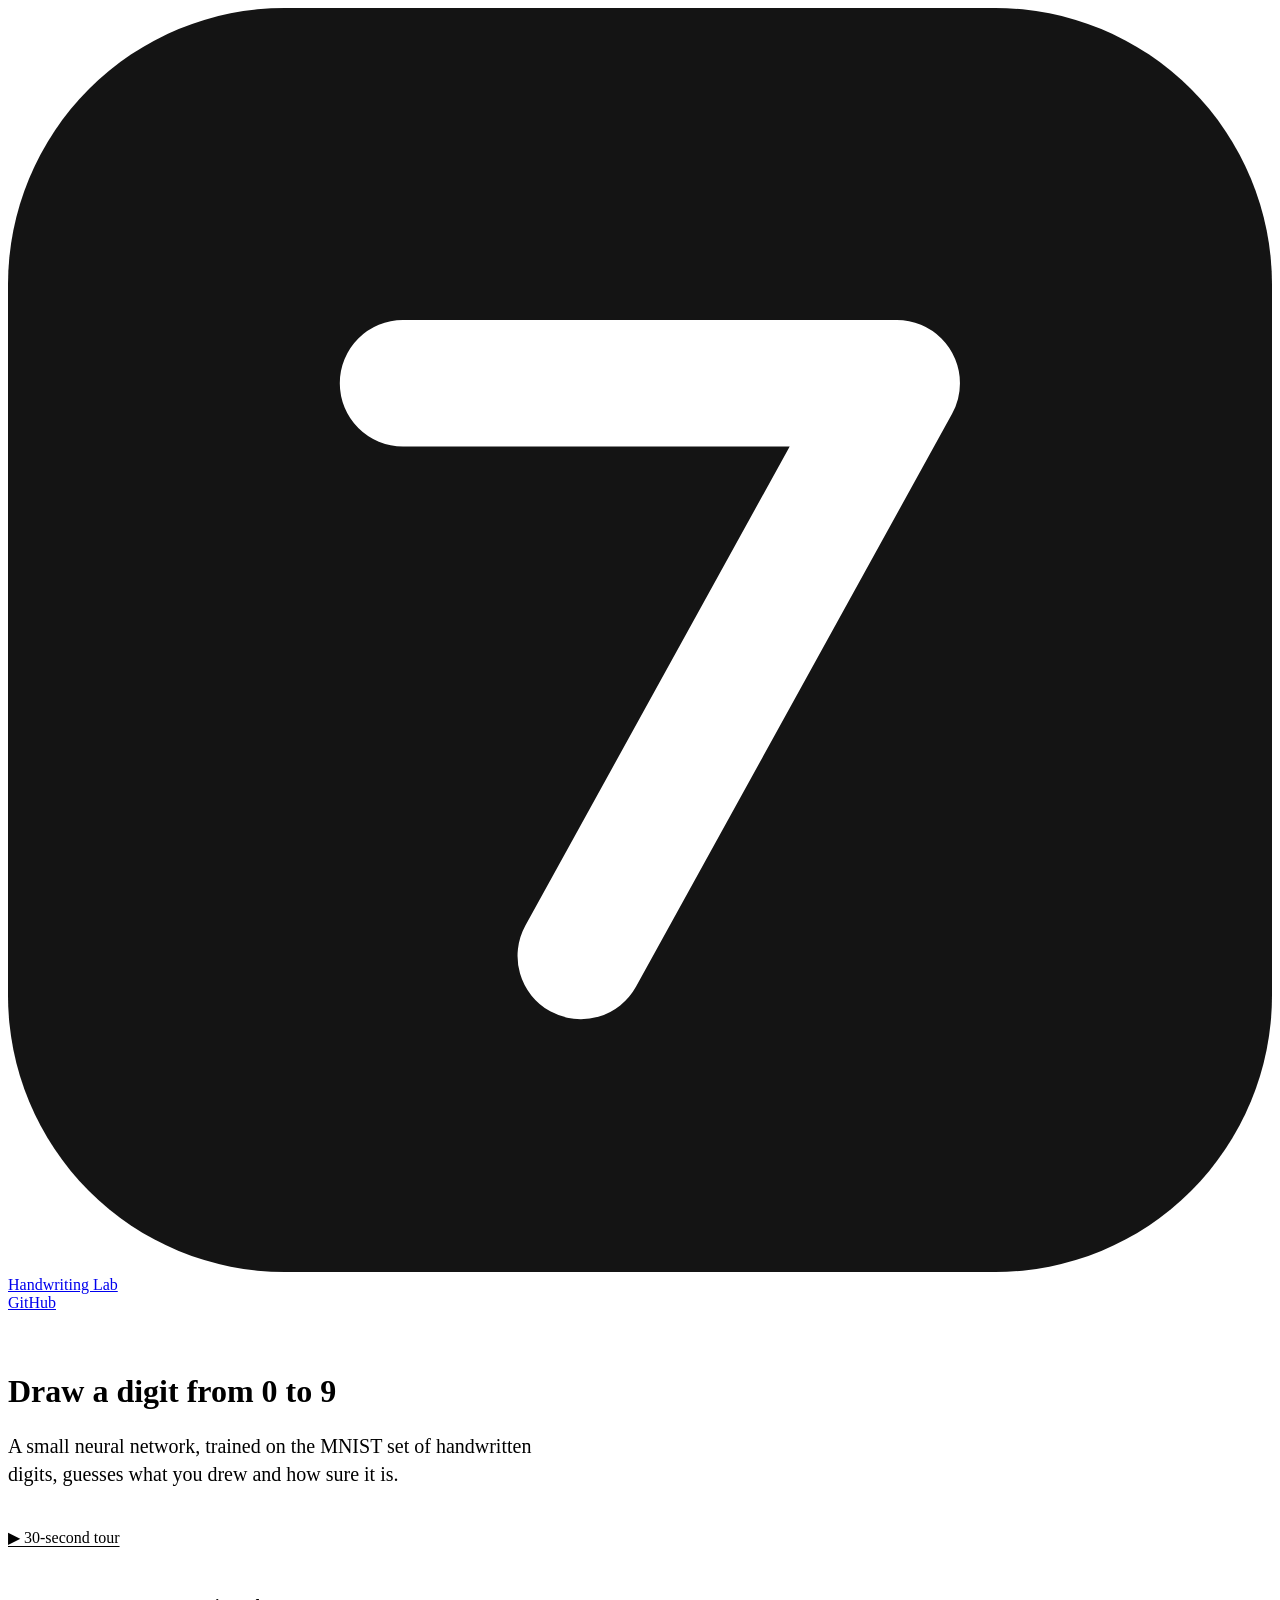
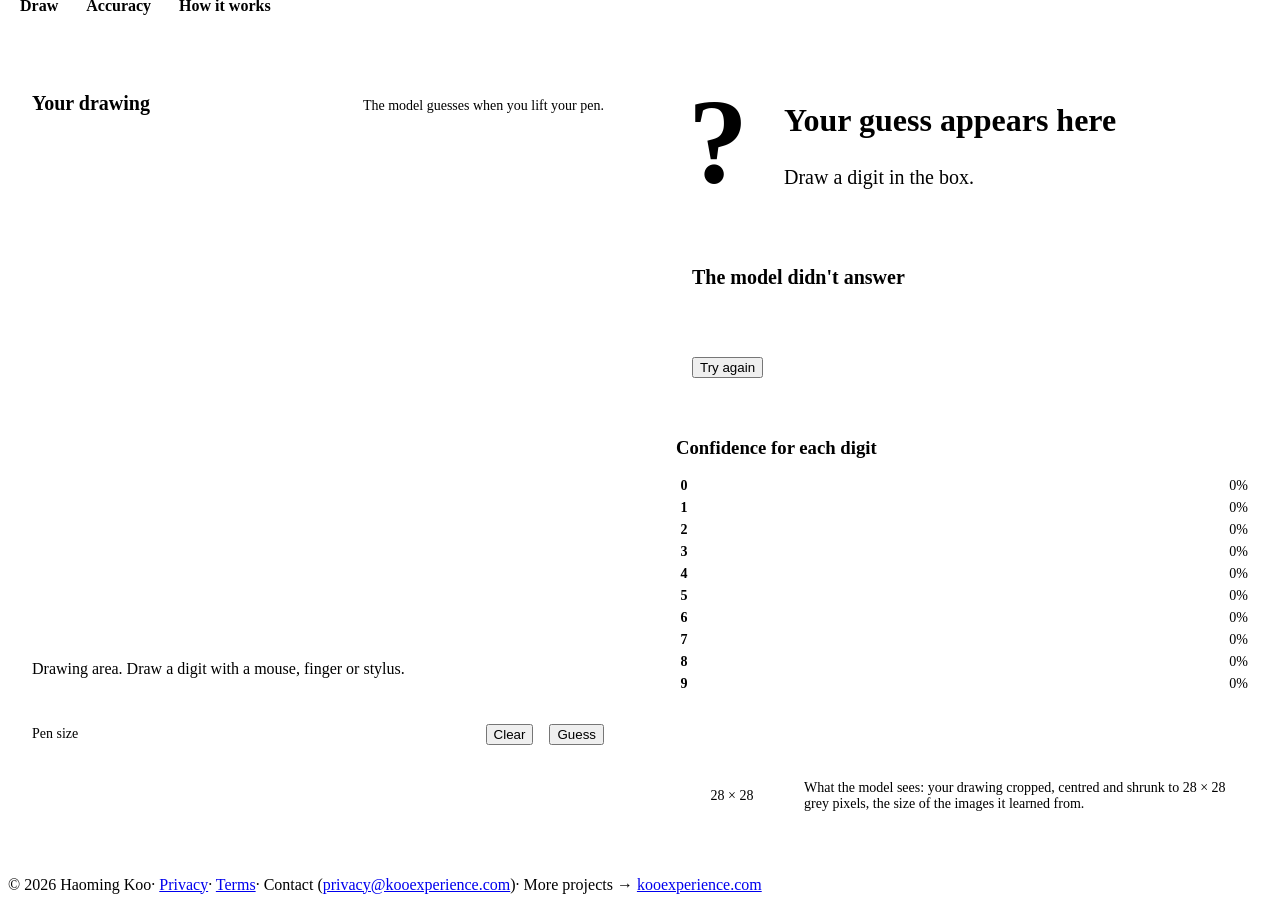
==== commit 3fca201a: "feat(web): add 30-second tour video and README preview" ====
--- a/src/mnist_fastapi/web/index.html
+++ b/src/mnist_fastapi/web/index.html
@@ -122,6 +122,19 @@
     .guide-box p, .guide-box ul, .guide-box ol { margin: 0 0 10px; }
     .guide-box ul, .guide-box ol { padding-left: 20px; display: block; }
     .guide-box li { margin: 2px 0; }
+    .tour-link { margin-top: 8px; min-height: 44px; padding: 0; border: 0; background: none; color: var(--muted); font: inherit; font-size: 16px; text-decoration: underline; text-underline-offset: 3px; text-decoration-thickness: 1px; cursor: pointer; }
+    .tour-link:hover { color: var(--ink); }
+    .tour { width: min(960px, calc(100vw - 32px)); max-width: none; padding: 0; border: 1px solid var(--line); border-radius: var(--r-panel); background: var(--surface); color: var(--ink); }
+    .tour::backdrop { background: rgb(20 20 20 / 0.6); }
+    .tour[open] { animation: tour-in 160ms ease-out; }
+    @keyframes tour-in { from { opacity: 0; transform: translateY(8px); } }
+    @media (prefers-reduced-motion: reduce) { .tour[open] { animation: none; } }
+    .tour-head { display: flex; align-items: center; justify-content: space-between; gap: 12px; padding: 8px 8px 8px 16px; }
+    .tour-head h2 { font-size: 16px; }
+    .tour-close { min-width: 44px; padding: 0; font-size: 20px; }
+    .tour video { display: block; width: 100%; aspect-ratio: 16 / 9; background: var(--ink); }
+    .tour-credit { padding: 8px 16px 12px; font-size: 14px; color: var(--muted); }
+
     .guide-box code { font-family: ui-monospace, SFMono-Regular, Menlo, monospace; font-size: 14px; background: var(--sunken); border-radius: 4px; padding: 1px 5px; overflow-wrap: anywhere; }
   </style>
 </head>
@@ -142,6 +155,7 @@
     <div class="intro">
       <h1>Draw a digit from 0 to 9</h1>
       <p>A small neural network, trained on the MNIST set of handwritten digits, guesses what you drew and how sure it is.</p>
+      <button type="button" class="tour-link" id="tourOpen" aria-haspopup="dialog">&#9654; 30-second tour</button>
     </div>
 
     <div class="tabs" role="tablist" aria-label="Sections">
@@ -250,6 +264,18 @@
       </div>
     </section>
   </main>
+
+  <dialog class="tour" id="tour" aria-labelledby="tourTitle">
+    <div class="tour-head">
+      <h2 id="tourTitle">Handwriting Lab in 30 seconds</h2>
+      <button type="button" class="btn tour-close" id="tourClose" aria-label="Close video">&times;</button>
+    </div>
+    <video id="tourVideo" controls preload="none" playsinline poster="/media/handwriting-poster.jpg">
+      <source src="/media/handwriting.webm" type="video/webm" />
+      <source src="/media/handwriting.mp4" type="video/mp4" />
+    </video>
+    <p class="tour-credit">Music: Sascha Ende, ende.app (CC BY 4.0)</p>
+  </dialog>
 
   <footer class="site-footer">
     <div class="wrap">
@@ -611,6 +637,14 @@
     }
 
     resetCanvas();
+
+    // Tour video: native dialog handles Esc, focus trap and focus return.
+    const tour = $('tour');
+    $('tourOpen').addEventListener('click', () => tour.showModal());
+    $('tourClose').addEventListener('click', () => tour.close());
+    tour.addEventListener('click', (e) => { if (e.target === tour) tour.close(); });
+    tour.addEventListener('close', () => { $('tourVideo').pause(); $('tourOpen').focus(); });
+    if (new URLSearchParams(location.search).get('tour') === '1') tour.showModal();
   </script>
 </body>
 </html>
